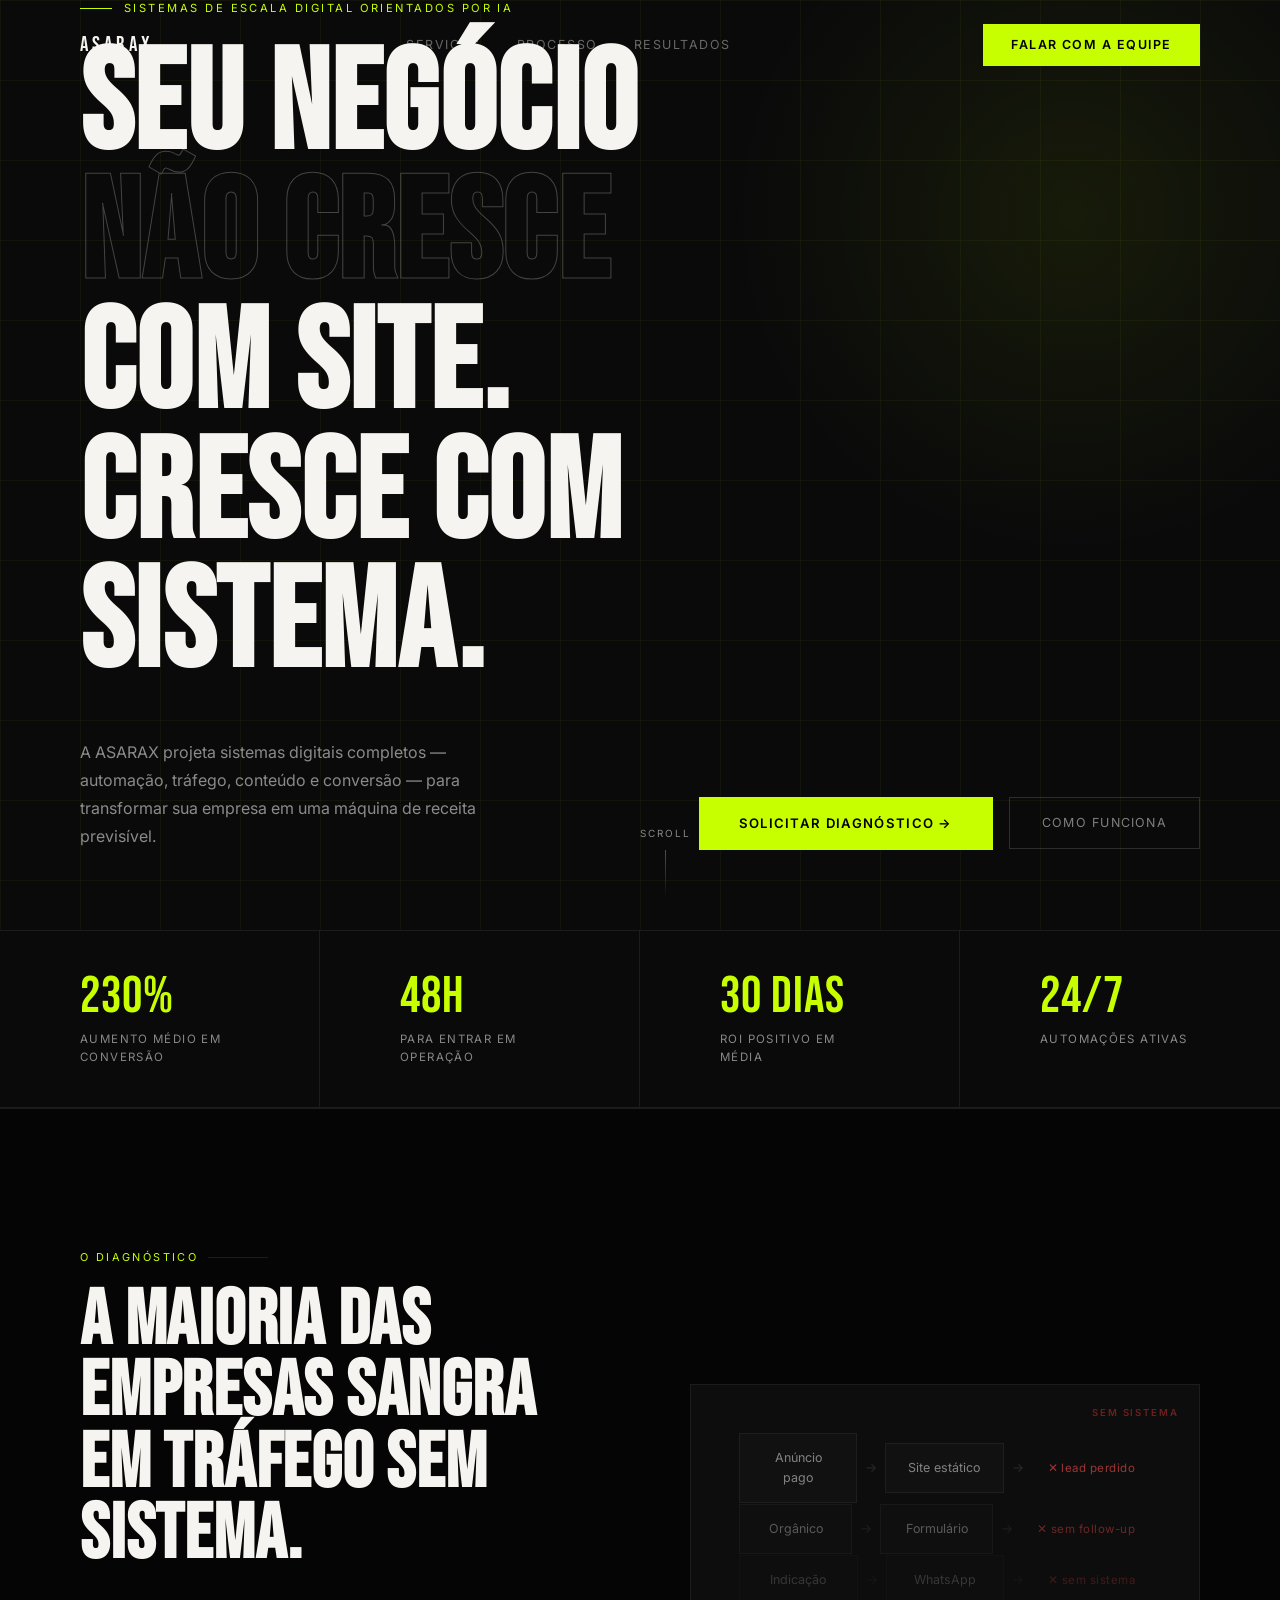
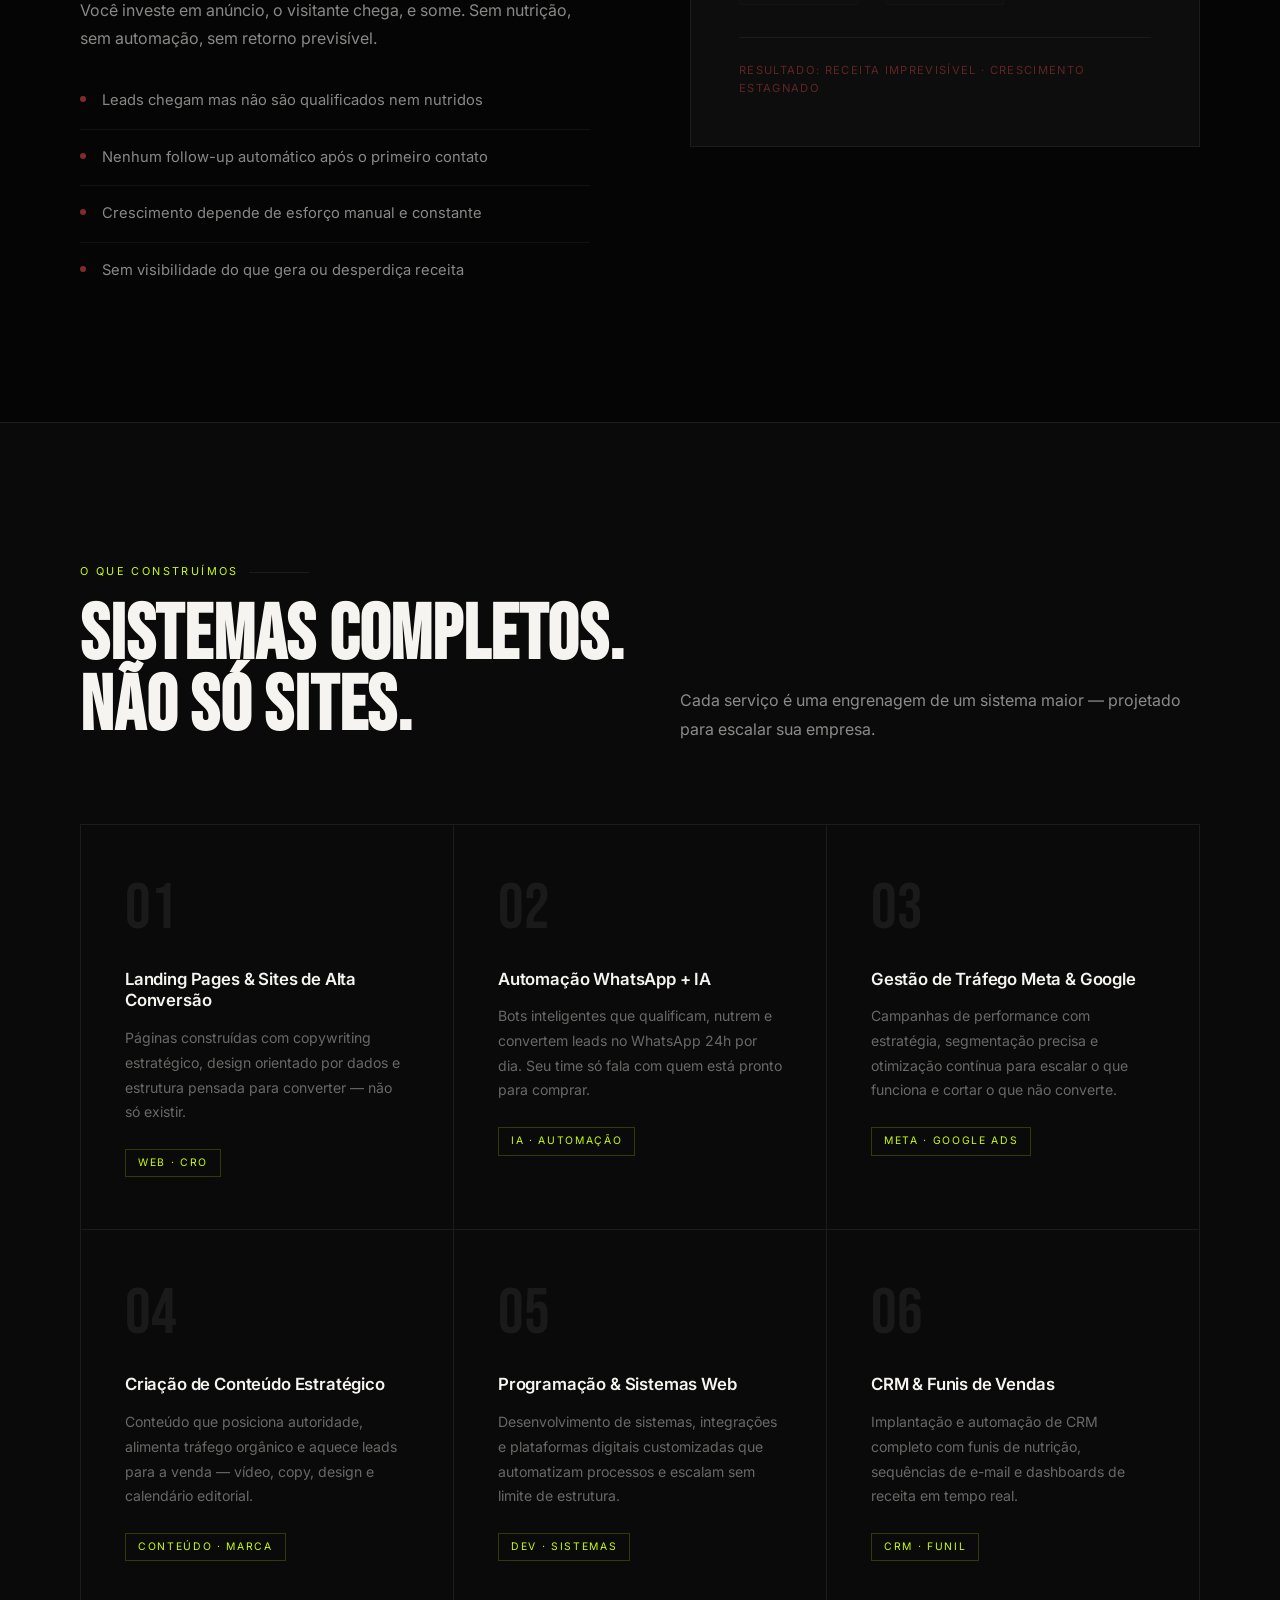
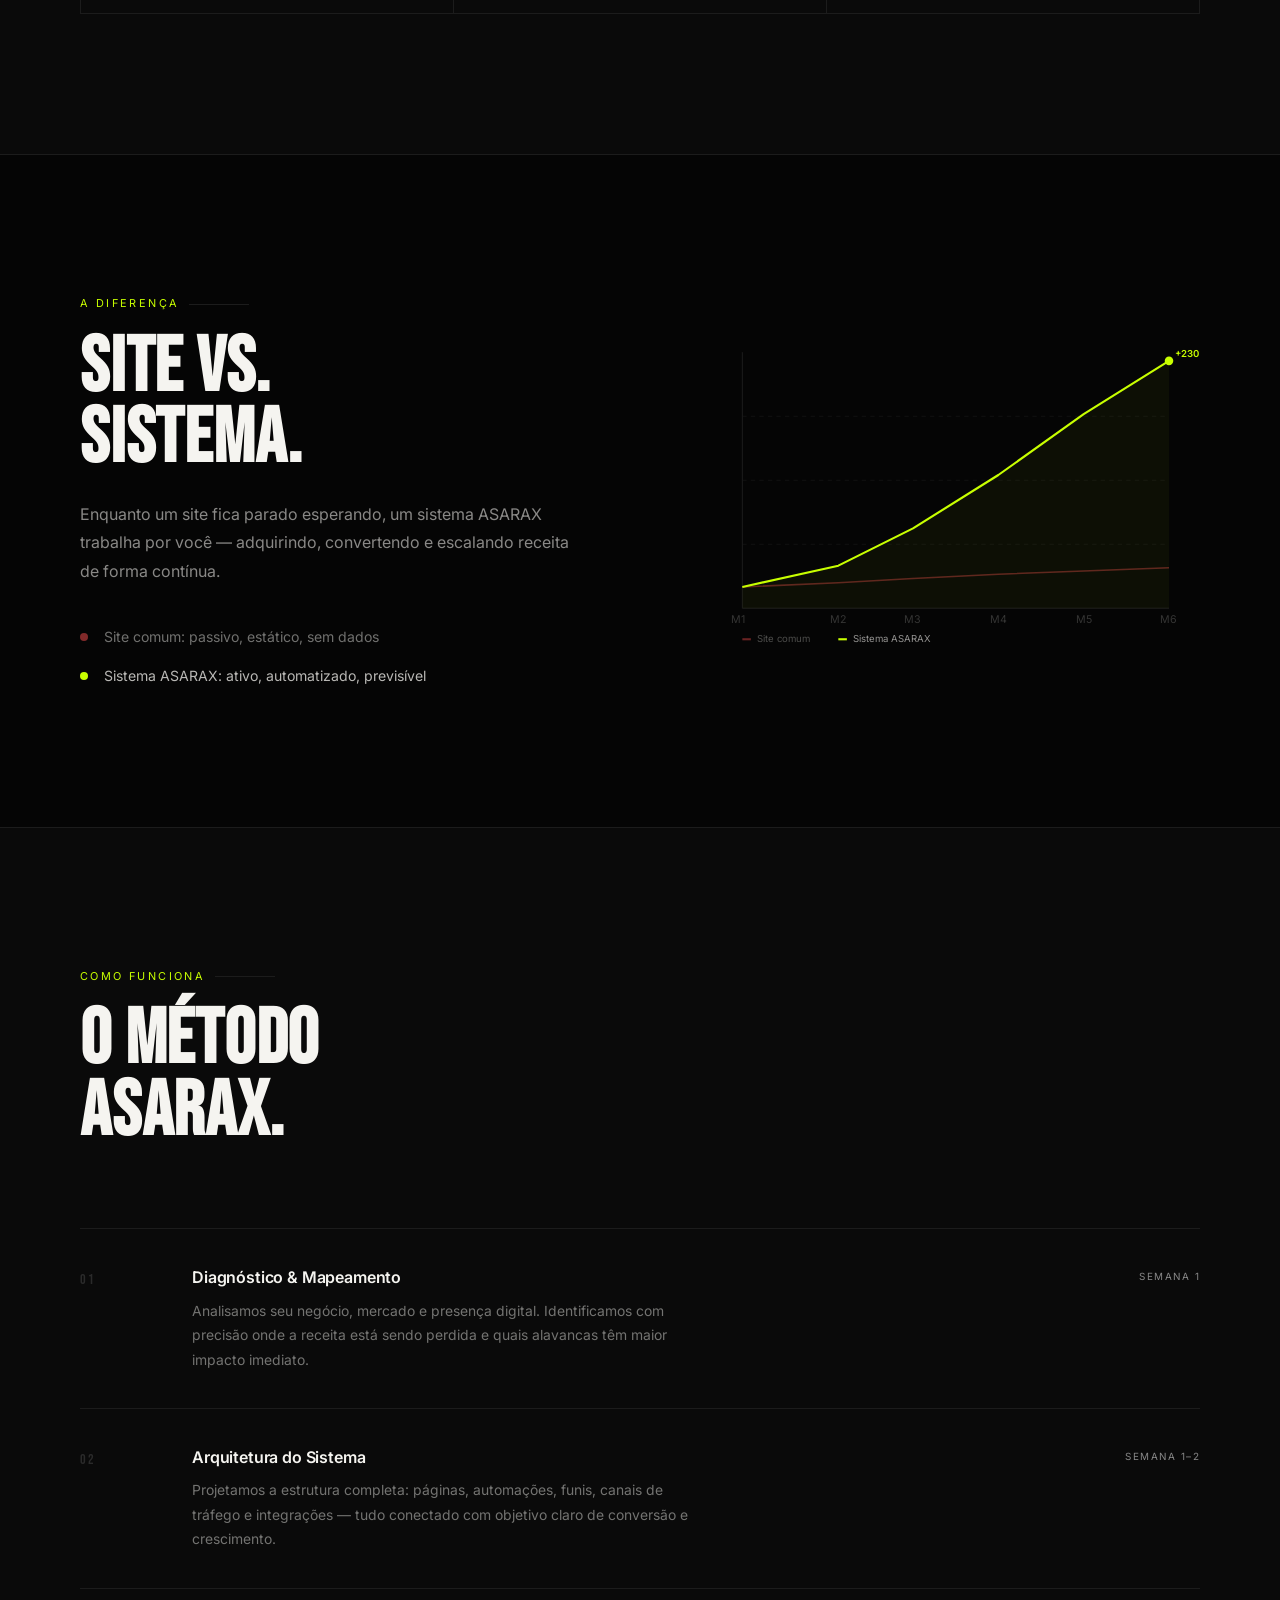
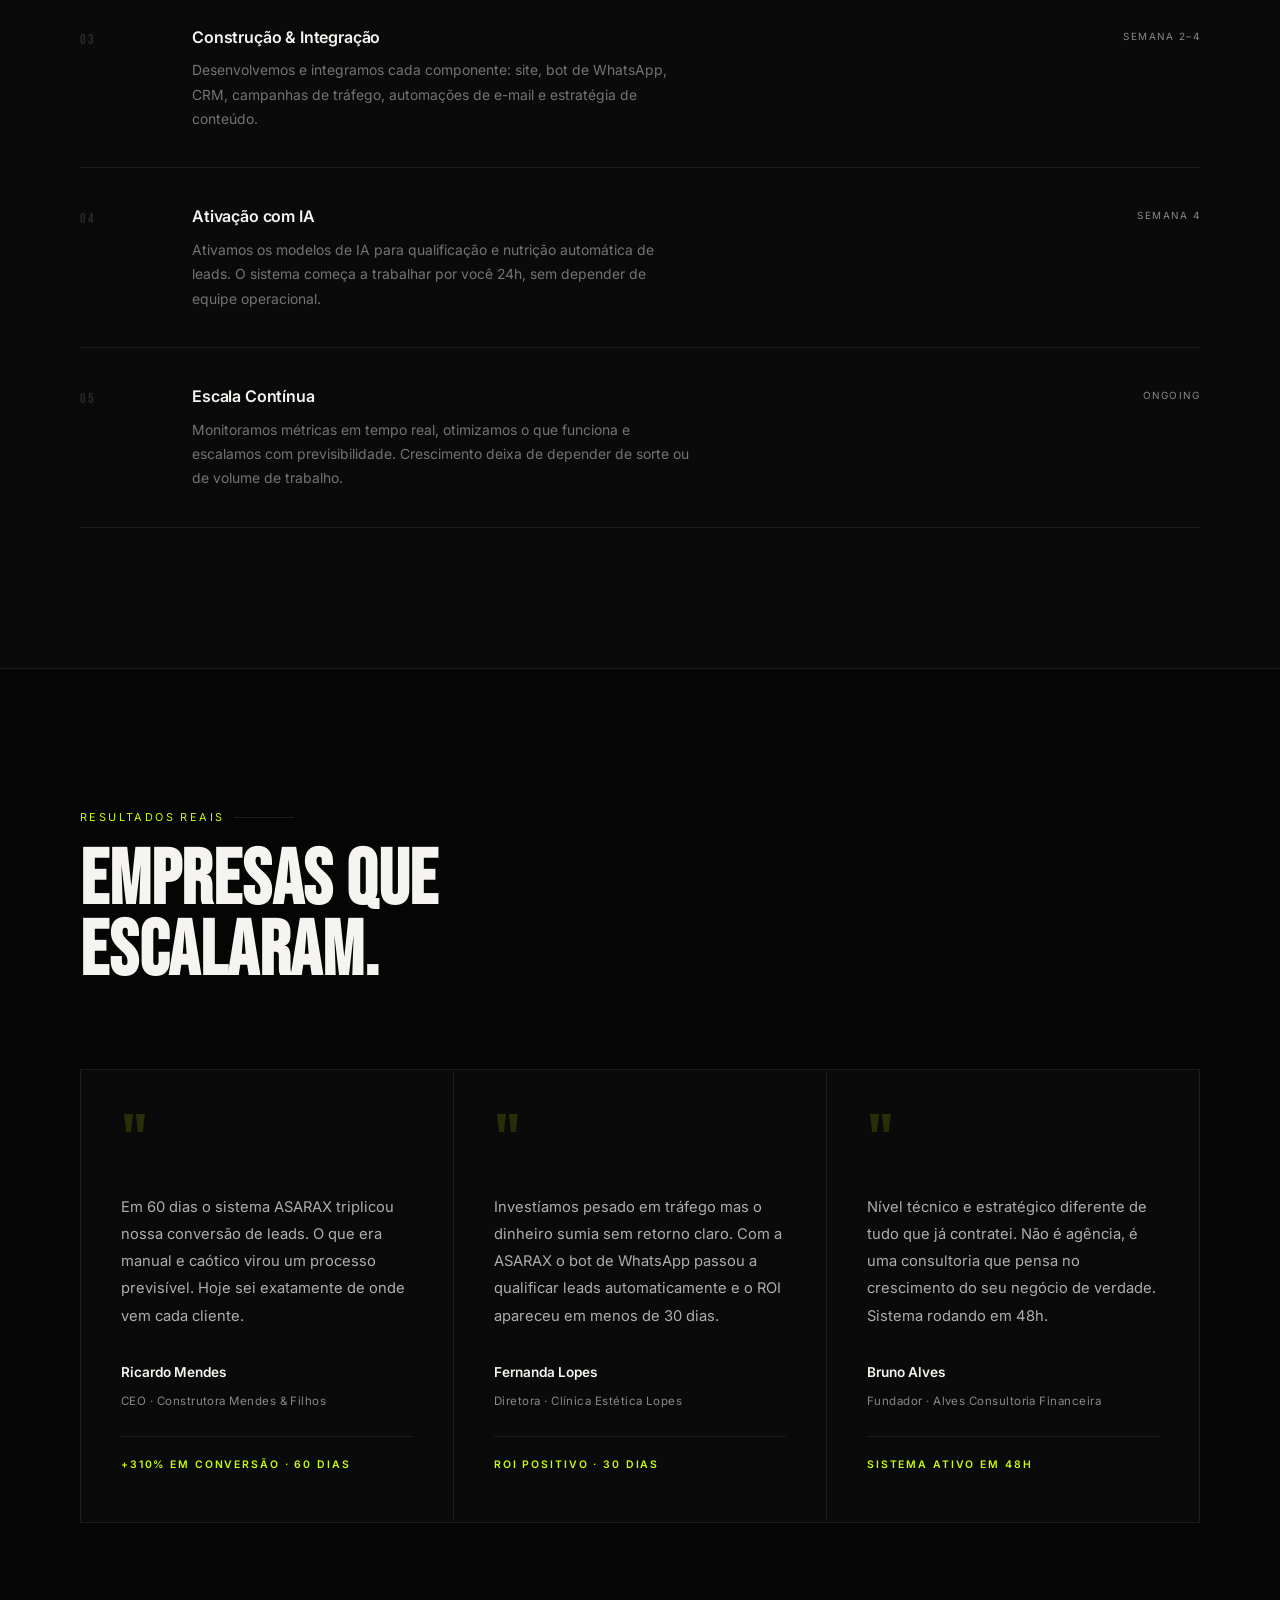
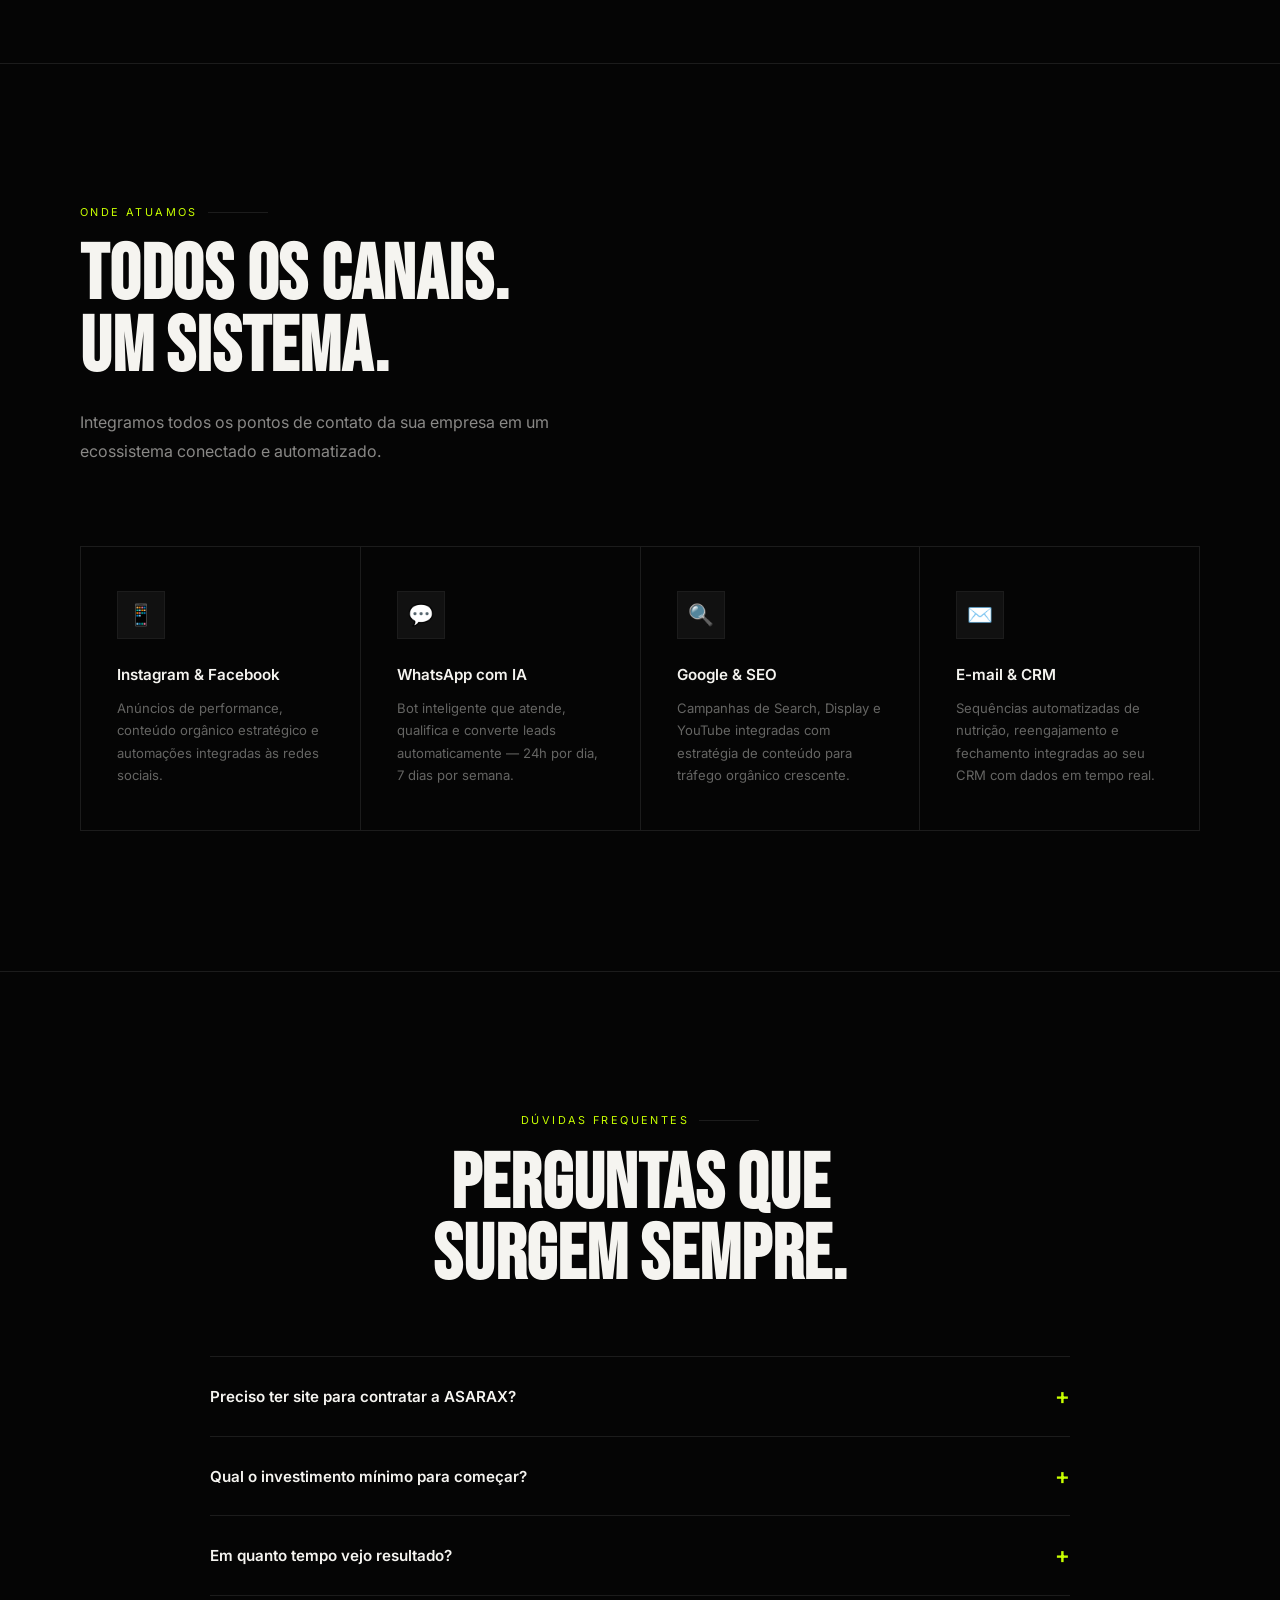
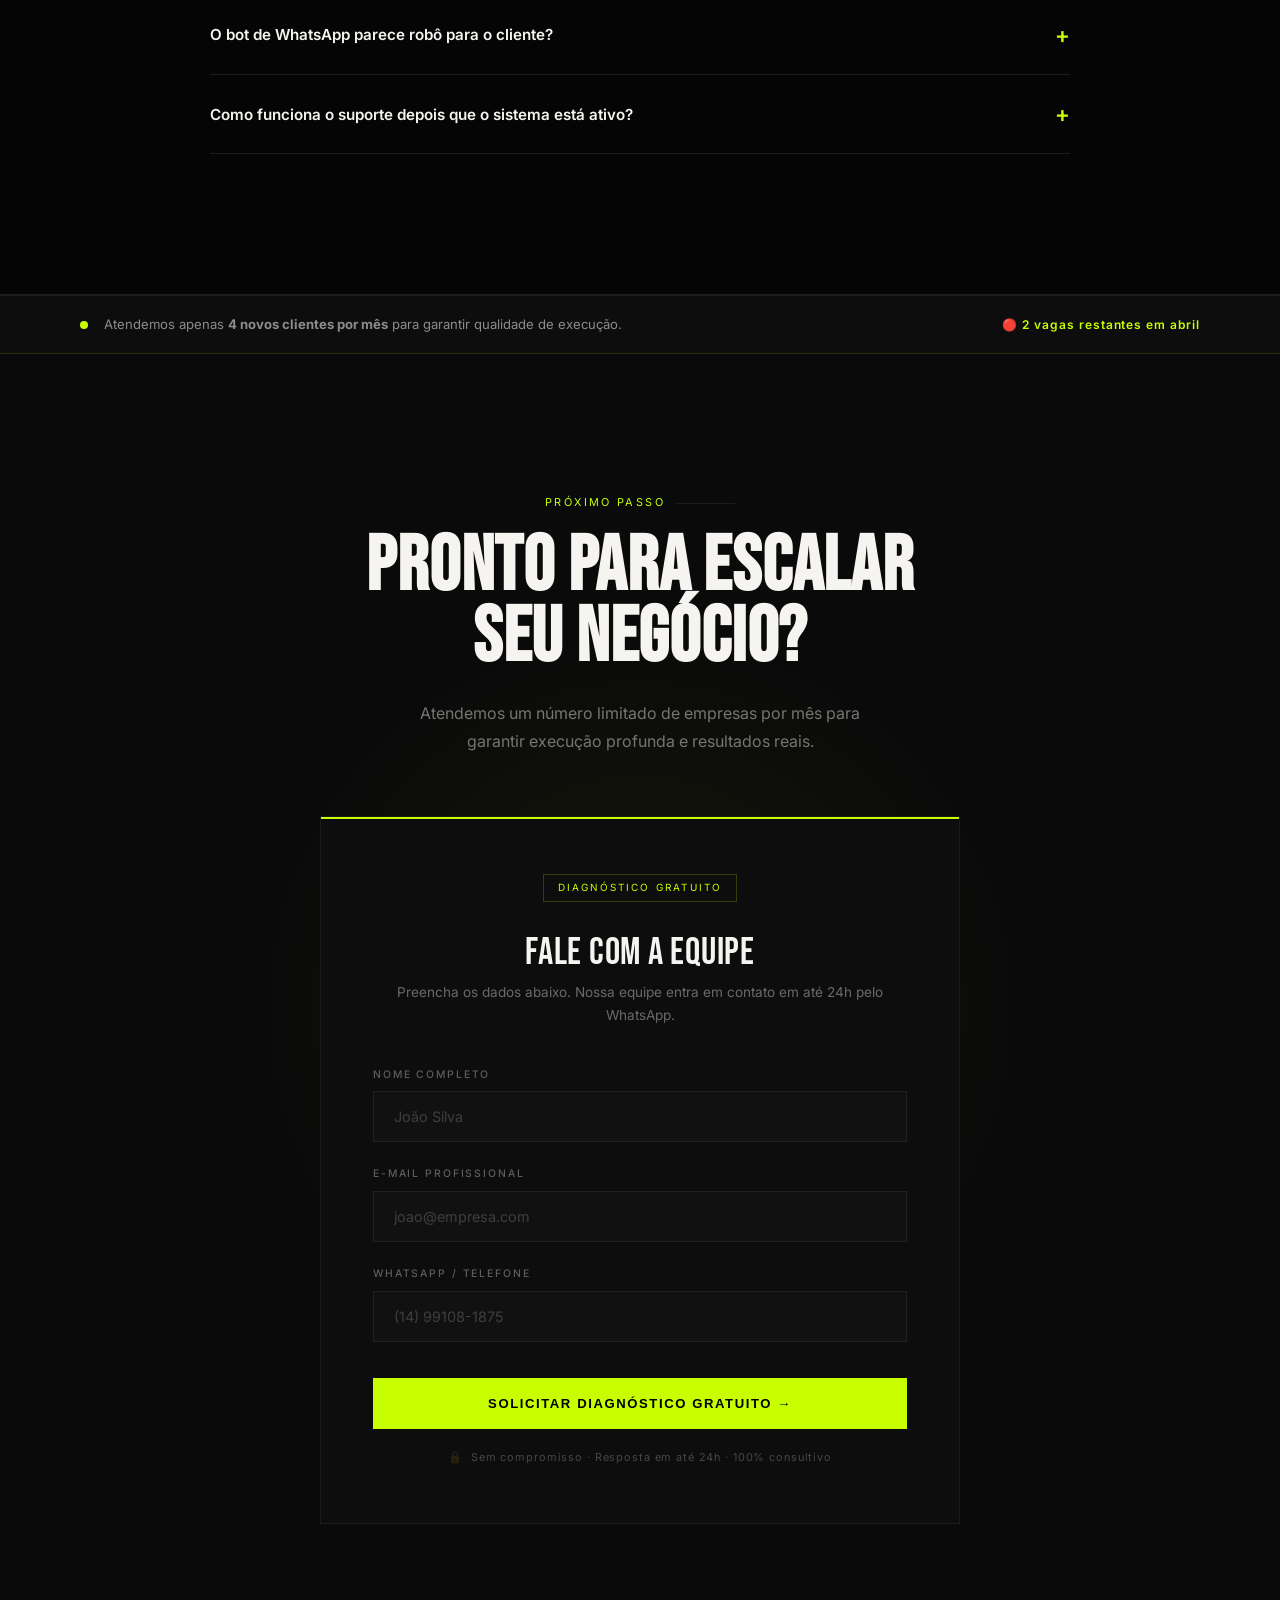
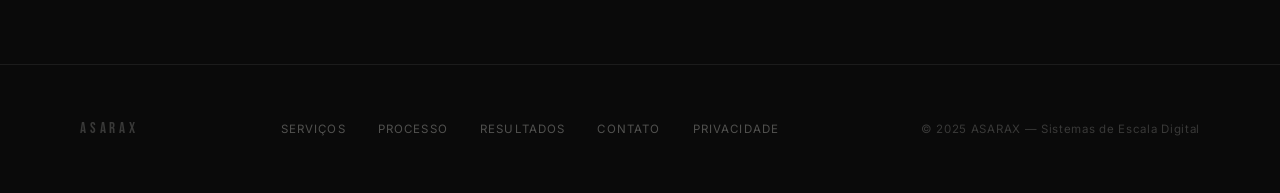
==== index.html @ 06fa77d4 "adiciona pagina de privacidade" ====
<!DOCTYPE html>
<html lang="pt-BR">
<head>
<meta charset="UTF-8"/>
<meta name="viewport" content="width=device-width, initial-scale=1.0"/>

<!-- ═══ SEO BÁSICO ═══ -->
<title>ASARAX — Sistemas de Escala Digital com IA</title>
<meta name="description" content="ASARAX projeta sistemas digitais orientados por IA para escalar negócios com receita previsível. Diagnóstico gratuito."/>

<!-- ═══ OPEN GRAPH — Link bonito no WhatsApp, Instagram, Facebook ═══ -->
<meta property="og:type"        content="website"/>
<meta property="og:url"         content="https://seusite.com.br/"/>
<meta property="og:title"       content="ASARAX — Sistemas de Escala Digital"/>
<meta property="og:description" content="Seu negócio não cresce com site. Cresce com sistema. Diagnóstico gratuito."/>
<meta property="og:image"       content="https://seusite.com.br/og-image.jpg"/><!-- 1200×630px -->

<!-- ═══ TWITTER/X CARD ═══ -->
<meta name="twitter:card"        content="summary_large_image"/>
<meta name="twitter:title"       content="ASARAX — Sistemas de Escala Digital"/>
<meta name="twitter:description" content="Seu negócio não cresce com site. Cresce com sistema."/>
<meta name="twitter:image"       content="https://seusite.com.br/og-image.jpg"/>

<!-- ═══ FONTS ═══ -->
<link rel="preconnect" href="https://fonts.googleapis.com">
<link rel="preconnect" href="https://fonts.gstatic.com" crossorigin>
<link href="https://fonts.googleapis.com/css2?family=Bebas+Neue&family=Inter:wght@300;400;500;600&display=swap" rel="stylesheet">

<!-- ═══ CSS EXTERNO ═══ -->
<link rel="stylesheet" href="style.css"/>

<!-- ═══ META PIXEL (Facebook/Instagram Ads) — troque XXXXXXXXXXXXXXXX pelo seu ID ═══ -->
<!--
<script>
!function(f,b,e,v,n,t,s){if(f.fbq)return;n=f.fbq=function(){n.callMethod?
n.callMethod.apply(n,arguments):n.queue.push(arguments)};if(!f._fbq)f._fbq=n;
n.push=n;n.loaded=!0;n.version='2.0';n.queue=[];t=b.createElement(e);t.async=!0;
t.src=v;s=b.getElementsByTagName(e)[0];s.parentNode.insertBefore(t,s)}(window,
document,'script','https://connect.facebook.net/en_US/fbevents.js');
fbq('init', 'XXXXXXXXXXXXXXXX');
fbq('track', 'PageView');
</script>
<noscript><img height="1" width="1" style="display:none"
src="https://www.facebook.com/tr?id=XXXXXXXXXXXXXXXX&ev=PageView&noscript=1"/></noscript>
-->
</head>
<body>

<!-- ═══════════════════════════════════════════════
     HEADER
════════════════════════════════════════════════ -->
<header id="hdr">
  <a href="#" class="logo-type">ASARAX</a>
  <nav>
    <a href="#services">Serviços</a>
    <a href="#process">Processo</a>
    <a href="#results">Resultados</a>
  </nav>
  <a href="#"
     onclick="abrirWhatsApp('Olá! Vim pelo site da ASARAX e gostaria de conversar com a equipe. Podem me ajudar? 🚀'); return false;"
     class="nav-cta">
    Falar com a equipe
  </a>
</header>


<!-- ═══════════════════════════════════════════════
     HERO
════════════════════════════════════════════════ -->
<section class="hero">
  <div class="hero-grid"></div>
  <div class="hero-orb"></div>
  <div class="hero-eyebrow">Sistemas de escala digital orientados por IA</div>
  <h1>
    Seu negócio<br>
    <em>não cresce</em><br>
    com site.<br>
    Cresce com<br>
    sistema.
  </h1>
  <div class="hero-bottom">
    <p class="hero-desc">A ASARAX projeta sistemas digitais completos — automação, tráfego, conteúdo e conversão — para transformar sua empresa em uma máquina de receita previsível.</p>
    <div class="hero-actions">
      <a href="#contact" class="btn-fill">Solicitar diagnóstico →</a>
      <a href="#process" class="btn-ghost">Como funciona</a>
    </div>
  </div>
  <div class="scroll-hint">
    <span>Scroll</span>
    <div class="scroll-line"></div>
  </div>
</section>


<!-- ═══════════════════════════════════════════════
     STATS BAR
════════════════════════════════════════════════ -->
<div class="stats-bar">
  <div class="stat-item reveal">
    <span class="stat-n" data-target="230" data-suffix="%">0%</span>
    <span class="stat-l">Aumento médio em conversão</span>
  </div>
  <div class="stat-item reveal reveal-d1">
    <span class="stat-n" data-target="48" data-suffix="h">0h</span>
    <span class="stat-l">Para entrar em operação</span>
  </div>
  <div class="stat-item reveal reveal-d2">
    <span class="stat-n" data-target="30" data-suffix=" dias">0 dias</span>
    <span class="stat-l">ROI positivo em média</span>
  </div>
  <div class="stat-item reveal reveal-d3">
    <span class="stat-n" data-target="24" data-suffix="/7">0/7</span>
    <span class="stat-l">Automações ativas</span>
  </div>
</div>


<!-- ═══════════════════════════════════════════════
     PROBLEMA
════════════════════════════════════════════════ -->
<section class="problem" style="padding:140px var(--px)">
  <div class="problem-inner">
    <div>
      <div class="section-label reveal">O diagnóstico</div>
      <h2 class="section-title reveal reveal-d1">A maioria das empresas sangra em tráfego sem sistema.</h2>
      <p class="section-sub reveal reveal-d2">Você investe em anúncio, o visitante chega, e some. Sem nutrição, sem automação, sem retorno previsível.</p>
      <ul class="problem-list reveal reveal-d3">
        <li>Leads chegam mas não são qualificados nem nutridos</li>
        <li>Nenhum follow-up automático após o primeiro contato</li>
        <li>Crescimento depende de esforço manual e constante</li>
        <li>Sem visibilidade do que gera ou desperdiça receita</li>
      </ul>
    </div>
    <div class="problem-visual reveal reveal-d1">
      <div class="flow-row">
        <div class="flow-box">Anúncio pago</div>
        <div class="flow-sep">→</div>
        <div class="flow-box">Site estático</div>
        <div class="flow-sep">→</div>
        <div class="flow-loss">✕ lead perdido</div>
      </div>
      <div class="flow-row" style="margin-top:1px;opacity:.65">
        <div class="flow-box">Orgânico</div>
        <div class="flow-sep">→</div>
        <div class="flow-box">Formulário</div>
        <div class="flow-sep">→</div>
        <div class="flow-loss">✕ sem follow-up</div>
      </div>
      <div class="flow-row" style="margin-top:1px;opacity:.35">
        <div class="flow-box">Indicação</div>
        <div class="flow-sep">→</div>
        <div class="flow-box">WhatsApp</div>
        <div class="flow-sep">→</div>
        <div class="flow-loss">✕ sem sistema</div>
      </div>
      <div style="margin-top:32px;padding-top:24px;border-top:1px solid #1a1a1a;font-size:.7rem;letter-spacing:.12em;color:rgba(255,80,80,.35);text-transform:uppercase">
        Resultado: receita imprevisível · crescimento estagnado
      </div>
    </div>
  </div>
</section>


<!-- ═══════════════════════════════════════════════
     SERVIÇOS
════════════════════════════════════════════════ -->
<section id="services">
  <div class="section-label reveal">O que construímos</div>
  <div style="display:flex;align-items:flex-end;justify-content:space-between;flex-wrap:wrap;gap:32px">
    <h2 class="section-title reveal reveal-d1">Sistemas completos.<br>Não só sites.</h2>
    <p class="section-sub reveal reveal-d2" style="margin-top:0">Cada serviço é uma engrenagem de um sistema maior — projetado para escalar sua empresa.</p>
  </div>
  <div class="services-grid">
    <div class="svc-card reveal">
      <div class="svc-num">01</div>
      <h3>Landing Pages & Sites de Alta Conversão</h3>
      <p>Páginas construídas com copywriting estratégico, design orientado por dados e estrutura pensada para converter — não só existir.</p>
      <div class="svc-tag">Web · CRO</div>
    </div>
    <div class="svc-card reveal reveal-d1">
      <div class="svc-num">02</div>
      <h3>Automação WhatsApp + IA</h3>
      <p>Bots inteligentes que qualificam, nutrem e convertem leads no WhatsApp 24h por dia. Seu time só fala com quem está pronto para comprar.</p>
      <div class="svc-tag">IA · Automação</div>
    </div>
    <div class="svc-card reveal reveal-d2">
      <div class="svc-num">03</div>
      <h3>Gestão de Tráfego Meta & Google</h3>
      <p>Campanhas de performance com estratégia, segmentação precisa e otimização contínua para escalar o que funciona e cortar o que não converte.</p>
      <div class="svc-tag">Meta · Google Ads</div>
    </div>
    <div class="svc-card reveal reveal-d1">
      <div class="svc-num">04</div>
      <h3>Criação de Conteúdo Estratégico</h3>
      <p>Conteúdo que posiciona autoridade, alimenta tráfego orgânico e aquece leads para a venda — vídeo, copy, design e calendário editorial.</p>
      <div class="svc-tag">Conteúdo · Marca</div>
    </div>
    <div class="svc-card reveal reveal-d2">
      <div class="svc-num">05</div>
      <h3>Programação & Sistemas Web</h3>
      <p>Desenvolvimento de sistemas, integrações e plataformas digitais customizadas que automatizam processos e escalam sem limite de estrutura.</p>
      <div class="svc-tag">Dev · Sistemas</div>
    </div>
    <div class="svc-card reveal reveal-d3">
      <div class="svc-num">06</div>
      <h3>CRM & Funis de Vendas</h3>
      <p>Implantação e automação de CRM completo com funis de nutrição, sequências de e-mail e dashboards de receita em tempo real.</p>
      <div class="svc-tag">CRM · Funil</div>
    </div>
  </div>
</section>


<!-- ═══════════════════════════════════════════════
     CRESCIMENTO — Site vs Sistema
════════════════════════════════════════════════ -->
<section class="growth" style="padding:140px var(--px)">
  <div class="growth-inner">
    <div>
      <div class="section-label reveal">A diferença</div>
      <h2 class="section-title reveal reveal-d1">Site vs.<br>Sistema.</h2>
      <p class="section-sub reveal reveal-d2">Enquanto um site fica parado esperando, um sistema ASARAX trabalha por você — adquirindo, convertendo e escalando receita de forma contínua.</p>
      <div style="margin-top:40px;display:flex;flex-direction:column;gap:16px" class="reveal reveal-d3">
        <div style="display:flex;align-items:center;gap:16px">
          <div style="width:8px;height:8px;border-radius:50%;background:rgba(255,80,80,.5);flex-shrink:0"></div>
          <span style="font-size:.88rem;color:rgba(245,244,240,.45)">Site comum: passivo, estático, sem dados</span>
        </div>
        <div style="display:flex;align-items:center;gap:16px">
          <div style="width:8px;height:8px;border-radius:50%;background:var(--accent);flex-shrink:0"></div>
          <span style="font-size:.88rem;color:rgba(245,244,240,.75)">Sistema ASARAX: ativo, automatizado, previsível</span>
        </div>
      </div>
    </div>
    <div class="chart-wrap reveal">
      <svg viewBox="0 0 460 300" fill="none" xmlns="http://www.w3.org/2000/svg">
        <line x1="40" y1="20" x2="40" y2="260" stroke="#1c1c1c" stroke-width="1"/>
        <line x1="40" y1="260" x2="440" y2="260" stroke="#1c1c1c" stroke-width="1"/>
        <line x1="40" y1="200" x2="440" y2="200" stroke="#1c1c1c" stroke-width=".5" stroke-dasharray="4 4"/>
        <line x1="40" y1="140" x2="440" y2="140" stroke="#1c1c1c" stroke-width=".5" stroke-dasharray="4 4"/>
        <line x1="40" y1="80"  x2="440" y2="80"  stroke="#1c1c1c" stroke-width=".5" stroke-dasharray="4 4"/>
        <!-- Site comum — linha quase plana -->
        <polyline points="40,240 130,236 200,232 280,228 360,225 440,222"
                  stroke="rgba(255,80,80,0.35)" stroke-width="1.5" stroke-linejoin="round"/>
        <!-- Sistema ASARAX — curva de crescimento -->
        <polygon  points="40,240 130,220 200,185 280,135 360,78 440,28 440,260 40,260"
                  fill="rgba(200,255,0,0.04)"/>
        <polyline points="40,240 130,220 200,185 280,135 360,78 440,28"
                  stroke="#c8ff00" stroke-width="2" stroke-linejoin="round"/>
        <!-- Labels eixo X -->
        <text x="36"  y="274" fill="rgba(245,244,240,0.2)" font-size="10" font-family="Inter,sans-serif" text-anchor="middle">M1</text>
        <text x="130" y="274" fill="rgba(245,244,240,0.2)" font-size="10" font-family="Inter,sans-serif" text-anchor="middle">M2</text>
        <text x="200" y="274" fill="rgba(245,244,240,0.2)" font-size="10" font-family="Inter,sans-serif" text-anchor="middle">M3</text>
        <text x="280" y="274" fill="rgba(245,244,240,0.2)" font-size="10" font-family="Inter,sans-serif" text-anchor="middle">M4</text>
        <text x="360" y="274" fill="rgba(245,244,240,0.2)" font-size="10" font-family="Inter,sans-serif" text-anchor="middle">M5</text>
        <text x="440" y="274" fill="rgba(245,244,240,0.2)" font-size="10" font-family="Inter,sans-serif" text-anchor="middle">M6</text>
        <!-- Legenda -->
        <rect x="40"  y="288" width="8" height="2" fill="rgba(255,80,80,0.4)"/>
        <text x="54"  y="292" fill="rgba(245,244,240,0.3)" font-size="9" font-family="Inter,sans-serif">Site comum</text>
        <rect x="130" y="288" width="8" height="2" fill="#c8ff00"/>
        <text x="144" y="292" fill="rgba(245,244,240,0.6)" font-size="9" font-family="Inter,sans-serif">Sistema ASARAX</text>
        <!-- Destaque final -->
        <circle cx="440" cy="28" r="4" fill="#c8ff00"/>
        <text x="446" y="24" fill="#c8ff00" font-size="9" font-family="Inter,sans-serif" font-weight="600">+230%</text>
      </svg>
    </div>
  </div>
</section>


<!-- ═══════════════════════════════════════════════
     PROCESSO
════════════════════════════════════════════════ -->
<section id="process">
  <div class="section-label reveal">Como funciona</div>
  <h2 class="section-title reveal reveal-d1">O método<br>ASARAX.</h2>
  <div class="process-list">
    <div class="process-item reveal">
      <div class="p-num">01</div>
      <div class="p-body">
        <h3>Diagnóstico & Mapeamento</h3>
        <p>Analisamos seu negócio, mercado e presença digital. Identificamos com precisão onde a receita está sendo perdida e quais alavancas têm maior impacto imediato.</p>
      </div>
      <div class="p-tag">Semana 1</div>
    </div>
    <div class="process-item reveal reveal-d1">
      <div class="p-num">02</div>
      <div class="p-body">
        <h3>Arquitetura do Sistema</h3>
        <p>Projetamos a estrutura completa: páginas, automações, funis, canais de tráfego e integrações — tudo conectado com objetivo claro de conversão e crescimento.</p>
      </div>
      <div class="p-tag">Semana 1–2</div>
    </div>
    <div class="process-item reveal reveal-d2">
      <div class="p-num">03</div>
      <div class="p-body">
        <h3>Construção & Integração</h3>
        <p>Desenvolvemos e integramos cada componente: site, bot de WhatsApp, CRM, campanhas de tráfego, automações de e-mail e estratégia de conteúdo.</p>
      </div>
      <div class="p-tag">Semana 2–4</div>
    </div>
    <div class="process-item reveal reveal-d3">
      <div class="p-num">04</div>
      <div class="p-body">
        <h3>Ativação com IA</h3>
        <p>Ativamos os modelos de IA para qualificação e nutrição automática de leads. O sistema começa a trabalhar por você 24h, sem depender de equipe operacional.</p>
      </div>
      <div class="p-tag">Semana 4</div>
    </div>
    <div class="process-item reveal">
      <div class="p-num">05</div>
      <div class="p-body">
        <h3>Escala Contínua</h3>
        <p>Monitoramos métricas em tempo real, otimizamos o que funciona e escalamos com previsibilidade. Crescimento deixa de depender de sorte ou de volume de trabalho.</p>
      </div>
      <div class="p-tag">Ongoing</div>
    </div>
  </div>
</section>


<!-- ═══════════════════════════════════════════════
     DEPOIMENTOS
════════════════════════════════════════════════ -->
<section id="results" style="background:#050505;border-top:1px solid var(--border);border-bottom:1px solid var(--border)">
  <div class="section-label reveal">Resultados reais</div>
  <h2 class="section-title reveal reveal-d1">Empresas que<br>escalaram.</h2>
  <div class="testimonials-grid">
    <div class="tcard reveal">
      <div class="tmark">"</div>
      <p class="ttext">Em 60 dias o sistema ASARAX triplicou nossa conversão de leads. O que era manual e caótico virou um processo previsível. Hoje sei exatamente de onde vem cada cliente.</p>
      <div class="tauthor">
        <strong>Ricardo Mendes</strong>
        <span>CEO · Construtora Mendes & Filhos</span>
      </div>
      <div class="tbadge">+310% em conversão · 60 dias</div>
    </div>
    <div class="tcard reveal reveal-d1">
      <div class="tmark">"</div>
      <p class="ttext">Investíamos pesado em tráfego mas o dinheiro sumia sem retorno claro. Com a ASARAX o bot de WhatsApp passou a qualificar leads automaticamente e o ROI apareceu em menos de 30 dias.</p>
      <div class="tauthor">
        <strong>Fernanda Lopes</strong>
        <span>Diretora · Clínica Estética Lopes</span>
      </div>
      <div class="tbadge">ROI positivo · 30 dias</div>
    </div>
    <div class="tcard reveal reveal-d2">
      <div class="tmark">"</div>
      <p class="ttext">Nível técnico e estratégico diferente de tudo que já contratei. Não é agência, é uma consultoria que pensa no crescimento do seu negócio de verdade. Sistema rodando em 48h.</p>
      <div class="tauthor">
        <strong>Bruno Alves</strong>
        <span>Fundador · Alves Consultoria Financeira</span>
      </div>
      <div class="tbadge">Sistema ativo em 48h</div>
    </div>
  </div>
</section>


<!-- ═══════════════════════════════════════════════
     CANAIS
════════════════════════════════════════════════ -->
<section style="background:#050505;border-bottom:1px solid var(--border);padding:140px var(--px)">
  <div style="max-width:var(--max);margin:0 auto">
    <div class="section-label reveal">Onde atuamos</div>
    <h2 class="section-title reveal reveal-d1">Todos os canais.<br>Um sistema.</h2>
    <p class="section-sub reveal reveal-d2">Integramos todos os pontos de contato da sua empresa em um ecossistema conectado e automatizado.</p>
    <div class="channels-grid">
      <div class="ch-card reveal">
        <div class="ch-icon">📱</div>
        <h3>Instagram & Facebook</h3>
        <p>Anúncios de performance, conteúdo orgânico estratégico e automações integradas às redes sociais.</p>
      </div>
      <div class="ch-card reveal reveal-d1">
        <div class="ch-icon">💬</div>
        <h3>WhatsApp com IA</h3>
        <p>Bot inteligente que atende, qualifica e converte leads automaticamente — 24h por dia, 7 dias por semana.</p>
      </div>
      <div class="ch-card reveal reveal-d2">
        <div class="ch-icon">🔍</div>
        <h3>Google & SEO</h3>
        <p>Campanhas de Search, Display e YouTube integradas com estratégia de conteúdo para tráfego orgânico crescente.</p>
      </div>
      <div class="ch-card reveal reveal-d3">
        <div class="ch-icon">✉️</div>
        <h3>E-mail & CRM</h3>
        <p>Sequências automatizadas de nutrição, reengajamento e fechamento integradas ao seu CRM com dados em tempo real.</p>
      </div>
    </div>
  </div>
</section>


<!-- ═══════════════════════════════════════════════
     FAQ — SEÇÃO NOVA (reduz objeções)
════════════════════════════════════════════════ -->
<section class="faq-section" style="background:#050505;border-bottom:1px solid var(--border);padding:140px var(--px)">
  <div style="max-width:860px;margin:0 auto">
    <div class="section-label reveal" style="justify-content:center">Dúvidas frequentes</div>
    <h2 class="section-title reveal reveal-d1" style="text-align:center;margin-bottom:64px">Perguntas que<br>surgem sempre.</h2>

    <div class="faq-list">
      <div class="faq-item reveal">
        <button class="faq-q" aria-expanded="false">Preciso ter site para contratar a ASARAX?</button>
        <div class="faq-a"><p>Não. Construímos tudo do zero. Se você já tiver algo, analisamos e integramos ao sistema — ou reconstruímos quando faz sentido.</p></div>
      </div>
      <div class="faq-item reveal reveal-d1">
        <button class="faq-q" aria-expanded="false">Qual o investimento mínimo para começar?</button>
        <div class="faq-a"><p>Depende do escopo do sistema. Por isso o diagnóstico é gratuito: entendemos seu momento e apresentamos a proposta certa para seu negócio, sem solução genérica.</p></div>
      </div>
      <div class="faq-item reveal reveal-d2">
        <button class="faq-q" aria-expanded="false">Em quanto tempo vejo resultado?</button>
        <div class="faq-a"><p>O sistema entra em operação em até 48h. Resultados mensuráveis surgem em média nos primeiros 30 dias — ROI positivo é a meta da primeira fase.</p></div>
      </div>
      <div class="faq-item reveal reveal-d3">
        <button class="faq-q" aria-expanded="false">O bot de WhatsApp parece robô para o cliente?</button>
        <div class="faq-a"><p>Não. Treinamos o bot com a voz e o contexto do seu negócio. Ele responde de forma natural, qualifica o lead e entrega para o humano na hora certa.</p></div>
      </div>
      <div class="faq-item reveal">
        <button class="faq-q" aria-expanded="false">Como funciona o suporte depois que o sistema está ativo?</button>
        <div class="faq-a"><p>Acompanhamento contínuo: monitoramos métricas, ajustamos campanhas e evoluímos o sistema mensalmente. Você não fica sozinho depois da entrega.</p></div>
      </div>
    </div>
  </div>
</section>


<!-- ═══════════════════════════════════════════════
     URGÊNCIA — SEÇÃO NOVA
════════════════════════════════════════════════ -->
<div class="urgency-bar reveal">
  <div class="urgency-inner">
    <span class="urgency-dot"></span>
    <span>Atendemos apenas <strong>4 novos clientes por mês</strong> para garantir qualidade de execução.</span>
    <span class="urgency-vagas" id="vagasRestantes">🔴 2 vagas restantes em abril</span>
  </div>
</div>


<!-- ═══════════════════════════════════════════════
     FORMULÁRIO CTA
════════════════════════════════════════════════ -->
<section class="cta-section" id="contact">
  <div class="cta-glow"></div>

  <div class="section-label reveal" style="justify-content:center">Próximo passo</div>
  <h2 class="section-title reveal reveal-d1" style="max-width:700px;margin:0 auto">Pronto para escalar<br>seu negócio?</h2>
  <p class="cta-sub reveal reveal-d2">Atendemos um número limitado de empresas por mês para garantir execução profunda e resultados reais.</p>

  <div class="form-wrap reveal reveal-d3" id="formWrap">

    <div class="form-tag">Diagnóstico gratuito</div>
    <div class="form-title">Fale com a equipe</div>
    <p class="form-desc">Preencha os dados abaixo. Nossa equipe entra em contato em até 24h pelo WhatsApp.</p>

    <div class="field-group">

      <div class="field" id="fieldNome">
        <label for="inputNome">Nome completo</label>
        <input type="text" id="inputNome" placeholder="João Silva"
               autocomplete="name" maxlength="80"/>
        <div class="field-line"></div>
        <span class="err-msg">Por favor, insira seu nome.</span>
      </div>

      <div class="field" id="fieldEmail">
        <label for="inputEmail">E-mail profissional</label>
        <input type="email" id="inputEmail" placeholder="joao@empresa.com"
               autocomplete="email" maxlength="120"/>
        <div class="field-line"></div>
        <span class="err-msg">Por favor, insira um e-mail válido.</span>
      </div>

      <div class="field" id="fieldTel">
        <label for="inputTel">WhatsApp / Telefone</label>
        <input type="tel" id="inputTel" placeholder="(14) 99108-1875"
               autocomplete="tel" maxlength="20"/>
        <div class="field-line"></div>
        <span class="err-msg">Por favor, insira seu número de telefone.</span>
      </div>

    </div>

    <button class="submit-btn" id="submitBtn" onclick="handleSubmit()">
      <span class="btn-text">Solicitar diagnóstico gratuito →</span>
      <div class="btn-loader"></div>
    </button>

    <p class="form-note">Sem compromisso · Resposta em até 24h · 100% consultivo</p>

    <!-- Estado de sucesso -->
    <div class="form-success" id="formSuccess">
      <div class="success-icon">✓</div>
      <div class="success-title">Recebemos seu contato!</div>
      <p class="success-text">Nossa equipe vai entrar em contato em breve. Se preferir falar agora, clique abaixo.</p>
      <a href="#" id="successWppLink" target="_blank" rel="noopener noreferrer" class="success-wpp">
        💬 Abrir WhatsApp agora →
      </a>
    </div>

  </div>
</section>


<!-- ═══════════════════════════════════════════════
     FOOTER
════════════════════════════════════════════════ -->
<footer>
  <div class="footer-logo">ASARAX</div>
  <div class="footer-links">
    <a href="#services">Serviços</a>
    <a href="#process">Processo</a>
    <a href="#results">Resultados</a>
    <a href="#contact">Contato</a>
    <a href="/privacidade">Privacidade</a>
  </div>
  <div class="footer-copy">© 2025 ASARAX — Sistemas de Escala Digital</div>
</footer>


<!-- ═══ JS EXTERNO ═══ -->
<script src="script.js"></script>

</body>
</html>
---- style.css ----
/* ═══════════════════════════════════════════════════════
   style.css — ASARAX Landing Page
   Chamado pelo index.html via: <link rel="stylesheet" href="style.css"/>
════════════════════════════════════════════════════════ */

/* ── RESET & BASE ── */
*,*::before,*::after { margin:0; padding:0; box-sizing:border-box }
html { scroll-behavior:smooth; font-size:16px }

:root {
  --black:  #0a0a0a;
  --white:  #f5f4f0;
  --grey:   #888;
  --border: #1c1c1c;
  --accent: #c8ff00;
  --max:    1280px;
  --px:     80px;
}

body {
  background:var(--black);
  color:var(--white);
  font-family:'Inter', sans-serif;
  font-weight:400;
  line-height:1.6;
  overflow-x:hidden;
}

::selection { background:var(--accent); color:#000 }

::-webkit-scrollbar { width:3px }
::-webkit-scrollbar-track { background:#000 }
::-webkit-scrollbar-thumb { background:var(--accent) }


/* ─────────────────────────────────────────────────────
   HEADER
───────────────────────────────────────────────────── */
#hdr {
  position:fixed; top:0; left:0; right:0; z-index:1000;
  display:flex; align-items:center; justify-content:space-between;
  padding:24px var(--px);
  transition:padding .4s, background .4s;
}
#hdr.scrolled {
  padding-top:16px; padding-bottom:16px;
  background:rgba(10,10,10,.92);
  backdrop-filter:blur(20px);
  -webkit-backdrop-filter:blur(20px);
  border-bottom:1px solid var(--border);
}

.logo-type {
  font-family:'Bebas Neue', sans-serif;
  font-size:1.3rem; letter-spacing:.2em;
  color:var(--white); text-decoration:none;
}

nav { display:flex; align-items:center; gap:36px }
nav a {
  font-size:.78rem; letter-spacing:.12em; text-transform:uppercase;
  color:rgba(245,244,240,.4); text-decoration:none;
  transition:color .25s;
}
nav a:hover { color:var(--white) }

.nav-cta {
  font-size:.78rem; letter-spacing:.12em; text-transform:uppercase;
  color:#000; background:var(--accent); padding:11px 28px;
  text-decoration:none; font-weight:600;
  transition:background .25s, transform .2s;
}
.nav-cta:hover { background:#fff; transform:translateY(-1px) }


/* ─────────────────────────────────────────────────────
   HERO
───────────────────────────────────────────────────── */
.hero {
  min-height:100svh;
  display:flex; flex-direction:column; justify-content:flex-end;
  padding:0 var(--px) 80px;
  position:relative; overflow:hidden;
}

/* Grid animado de fundo */
.hero-grid {
  position:absolute; inset:0;
  background-image:
    linear-gradient(rgba(200,255,0,.04) 1px, transparent 1px),
    linear-gradient(90deg, rgba(200,255,0,.04) 1px, transparent 1px);
  background-size:80px 80px;
  animation:gridDrift 20s linear infinite;
}
@keyframes gridDrift { to { background-position:80px 80px } }

/* Orb de luz verde */
.hero-orb {
  position:absolute; top:-20%; right:-15%;
  width:800px; height:800px;
  background:radial-gradient(circle, rgba(200,255,0,.07) 0%, transparent 60%);
  pointer-events:none;
  animation:orbPulse 8s ease-in-out infinite;
}
@keyframes orbPulse {
  0%,100% { opacity:.6; transform:scale(1) }
  50%      { opacity:1;  transform:scale(1.08) }
}

/* Eyebrow — linha sobre o h1 */
.hero-eyebrow {
  font-size:.7rem; letter-spacing:.22em; text-transform:uppercase;
  color:var(--accent); margin-bottom:24px;
  display:flex; align-items:center; gap:12px;
  opacity:0; animation:up .8s ease forwards .1s;
}
.hero-eyebrow::before {
  content:''; display:block; width:32px; height:1px; background:var(--accent);
}

/* Título principal */
.hero h1 {
  font-family:'Bebas Neue', sans-serif;
  font-size:clamp(4.5rem, 11vw, 10rem);
  line-height:.92; letter-spacing:.01em;
  max-width:1100px; margin-bottom:48px;
  opacity:0; animation:up .9s ease forwards .25s;
}
.hero h1 em {
  font-style:normal;
  color:transparent;
  -webkit-text-stroke:1px rgba(245,244,240,.25);
}

.hero-bottom {
  display:flex; align-items:flex-end;
  justify-content:space-between; gap:40px; flex-wrap:wrap;
  opacity:0; animation:up .9s ease forwards .45s;
}
.hero-desc {
  max-width:400px; font-size:1rem;
  color:rgba(245,244,240,.55); line-height:1.75;
}
.hero-actions { display:flex; gap:16px; align-items:center; flex-wrap:wrap }

/* Scroll hint */
.scroll-hint {
  position:absolute; bottom:32px; left:50%; transform:translateX(-50%);
  display:flex; flex-direction:column; align-items:center; gap:8px;
  opacity:0; animation:up .9s ease forwards .7s;
}
.scroll-hint span {
  font-size:.62rem; letter-spacing:.2em; text-transform:uppercase; color:var(--grey);
}
.scroll-line {
  width:1px; height:48px;
  background:linear-gradient(to bottom, rgba(245,244,240,.3), transparent);
  animation:scrollLine 2s ease-in-out infinite;
}
@keyframes scrollLine {
  0%,100% { opacity:.3; transform:scaleY(.5) translateY(-8px) }
  50%      { opacity:1;  transform:scaleY(1)  translateY(0) }
}


/* ─────────────────────────────────────────────────────
   BOTÕES
───────────────────────────────────────────────────── */
.btn-fill {
  font-size:.82rem; letter-spacing:.1em; text-transform:uppercase; font-weight:600;
  color:#000; background:var(--accent); padding:16px 40px;
  text-decoration:none; display:inline-flex; align-items:center; gap:10px;
  transition:all .25s; white-space:nowrap; border:none; cursor:pointer;
}
.btn-fill:hover { background:#fff; transform:translateY(-2px) }

.btn-ghost {
  font-size:.78rem; letter-spacing:.1em; text-transform:uppercase;
  color:rgba(245,244,240,.5); text-decoration:none;
  border:1px solid rgba(245,244,240,.15); padding:15px 32px;
  transition:all .25s; white-space:nowrap;
}
.btn-ghost:hover { border-color:var(--white); color:var(--white) }


/* ─────────────────────────────────────────────────────
   STATS BAR
───────────────────────────────────────────────────── */
.stats-bar {
  border-top:1px solid var(--border);
  border-bottom:1px solid var(--border);
  display:grid; grid-template-columns:repeat(4,1fr);
}
.stat-item {
  padding:40px var(--px); border-right:1px solid var(--border);
  display:flex; flex-direction:column; gap:8px;
  transition:background .3s; cursor:default;
}
.stat-item:last-child { border-right:none }
.stat-item:hover { background:#111 }
.stat-n {
  font-family:'Bebas Neue', sans-serif;
  font-size:3.2rem; letter-spacing:.02em; color:var(--accent); line-height:1;
}
.stat-l {
  font-size:.72rem; letter-spacing:.12em; text-transform:uppercase; color:var(--grey);
}


/* ─────────────────────────────────────────────────────
   SEÇÕES GENÉRICAS
───────────────────────────────────────────────────── */
section { padding:140px var(--px) }

.section-label {
  font-size:.68rem; letter-spacing:.22em; text-transform:uppercase;
  color:var(--accent); margin-bottom:20px;
  display:flex; align-items:center; gap:10px;
}
.section-label::after {
  content:''; flex:1; height:1px; background:var(--border); max-width:60px;
}

.section-title {
  font-family:'Bebas Neue', sans-serif;
  font-size:clamp(3rem, 6vw, 5.5rem);
  line-height:.93; letter-spacing:.01em;
}
.section-sub {
  font-size:1rem; color:rgba(245,244,240,.55);
  max-width:520px; line-height:1.8; margin-top:24px;
}


/* ─────────────────────────────────────────────────────
   PROBLEMA
───────────────────────────────────────────────────── */
.problem {
  background:#050505;
  border-top:1px solid var(--border);
  border-bottom:1px solid var(--border);
}
.problem-inner {
  max-width:var(--max); margin:0 auto;
  display:grid; grid-template-columns:1fr 1fr; gap:100px; align-items:center;
}

.problem-visual {
  background:#0d0d0d; border:1px solid var(--border); padding:48px; position:relative;
}
.problem-visual::before {
  content:'SEM SISTEMA';
  position:absolute; top:20px; right:20px;
  font-size:.6rem; letter-spacing:.2em;
  color:rgba(255,60,60,.4); font-weight:600;
}

.flow-row { display:flex; align-items:center; margin-bottom:1px }
.flow-box {
  background:#111; border:1px solid #1e1e1e; padding:14px 18px;
  font-size:.78rem; color:rgba(245,244,240,.5); flex:1; text-align:center;
}
.flow-sep { width:28px; text-align:center; font-size:.8rem; color:#2a2a2a; flex-shrink:0 }
.flow-loss {
  padding:14px 16px; font-size:.72rem;
  color:rgba(255,80,80,.6); white-space:nowrap; letter-spacing:.04em;
}

.problem-list { list-style:none; margin-top:36px; display:flex; flex-direction:column; gap:16px }
.problem-list li {
  display:flex; align-items:flex-start; gap:16px;
  font-size:.92rem; color:rgba(245,244,240,.55);
  padding-bottom:16px; border-bottom:1px solid #111;
}
.problem-list li:last-child { border-bottom:none; padding-bottom:0 }
.problem-list li::before {
  content:''; display:block; flex-shrink:0;
  width:6px; height:6px; border-radius:50%;
  background:rgba(255,80,80,.5); margin-top:7px;
}


/* ─────────────────────────────────────────────────────
   SERVIÇOS
───────────────────────────────────────────────────── */
.services-grid {
  display:grid; grid-template-columns:repeat(3,1fr);
  gap:1px; background:var(--border);
  margin-top:80px; border:1px solid var(--border);
}
.svc-card {
  background:var(--black); padding:52px 44px;
  position:relative; overflow:hidden;
  transition:background .3s; cursor:default;
}
.svc-card::after {
  content:''; position:absolute; bottom:0; left:0;
  height:2px; width:0; background:var(--accent);
  transition:width .5s;
}
.svc-card:hover { background:#0d0d0d }
.svc-card:hover::after { width:100% }

.svc-num {
  font-family:'Bebas Neue', sans-serif;
  font-size:4rem; line-height:1; color:#1a1a1a; margin-bottom:28px;
}
.svc-card h3 { font-size:1.05rem; font-weight:600; margin-bottom:14px; letter-spacing:-.01em; line-height:1.3 }
.svc-card p  { font-size:.88rem; color:rgba(245,244,240,.4); line-height:1.75 }
.svc-tag {
  display:inline-block; margin-top:24px;
  font-size:.65rem; letter-spacing:.16em; text-transform:uppercase;
  color:var(--accent); border:1px solid rgba(200,255,0,.2); padding:5px 12px;
}


/* ─────────────────────────────────────────────────────
   CRESCIMENTO
───────────────────────────────────────────────────── */
.growth {
  background:#050505;
  border-top:1px solid var(--border);
  border-bottom:1px solid var(--border);
}
.growth-inner {
  max-width:var(--max); margin:0 auto;
  display:grid; grid-template-columns:1fr 1fr; gap:100px; align-items:center;
}

.chart-wrap { position:relative; height:320px }
.chart-wrap svg { width:100%; height:100% }


/* ─────────────────────────────────────────────────────
   PROCESSO
───────────────────────────────────────────────────── */
.process-list { margin-top:80px; display:flex; flex-direction:column }

.process-item {
  display:grid; grid-template-columns:80px 1fr auto; gap:32px;
  padding:36px 0; border-bottom:1px solid var(--border);
  align-items:start; cursor:default; transition:padding-left .3s;
}
.process-item:first-child { border-top:1px solid var(--border) }
.process-item:hover { padding-left:12px }
.process-item:hover .p-num { color:var(--accent) }

.p-num {
  font-family:'Bebas Neue', sans-serif;
  font-size:.9rem; letter-spacing:.12em; color:#2a2a2a;
  padding-top:3px; transition:color .3s;
}
.p-body h3 { font-size:1rem; font-weight:600; margin-bottom:8px; letter-spacing:-.01em }
.p-body p  { font-size:.87rem; color:rgba(245,244,240,.45); line-height:1.75; max-width:500px }
.p-tag { font-size:.62rem; letter-spacing:.15em; text-transform:uppercase; color:var(--grey); white-space:nowrap; margin-top:4px }


/* ─────────────────────────────────────────────────────
   DEPOIMENTOS
───────────────────────────────────────────────────── */
.testimonials-grid {
  display:grid; grid-template-columns:repeat(3,1fr);
  gap:1px; background:var(--border);
  margin-top:80px; border:1px solid var(--border);
}
.tcard {
  background:var(--black); padding:48px 40px;
  display:flex; flex-direction:column; transition:background .3s;
}
.tcard:hover { background:#0d0d0d }

.tmark {
  font-family:'Bebas Neue', sans-serif;
  font-size:5rem; line-height:.7;
  color:var(--accent); opacity:.15; margin-bottom:20px;
}
.ttext { font-size:.92rem; color:rgba(245,244,240,.7); line-height:1.85; flex:1; margin-bottom:32px }
.tauthor strong { display:block; font-size:.85rem; font-weight:600; margin-bottom:3px }
.tauthor span   { font-size:.72rem; color:var(--grey); letter-spacing:.04em }
.tbadge {
  margin-top:24px; padding-top:20px; border-top:1px solid var(--border);
  font-size:.65rem; letter-spacing:.18em; text-transform:uppercase;
  color:var(--accent); font-weight:600;
}


/* ─────────────────────────────────────────────────────
   CANAIS
───────────────────────────────────────────────────── */
.channels-grid {
  display:grid; grid-template-columns:repeat(4,1fr);
  gap:1px; background:var(--border);
  margin-top:80px; border:1px solid var(--border);
}
.ch-card { background:#050505; padding:44px 36px; transition:background .3s; cursor:default }
.ch-card:hover { background:#0d0d0d }
.ch-icon {
  width:48px; height:48px;
  display:flex; align-items:center; justify-content:center;
  background:#111; border:1px solid var(--border);
  margin-bottom:24px; font-size:1.3rem;
}
.ch-card h3 { font-size:.95rem; font-weight:600; margin-bottom:10px }
.ch-card p  { font-size:.82rem; color:rgba(245,244,240,.4); line-height:1.7 }


/* ─────────────────────────────────────────────────────
   FAQ — SEÇÃO NOVA
───────────────────────────────────────────────────── */
.faq-list { display:flex; flex-direction:column }

.faq-item { border-bottom:1px solid var(--border) }
.faq-item:first-child { border-top:1px solid var(--border) }

.faq-q {
  width:100%; text-align:left; background:none; border:none; cursor:pointer;
  padding:28px 0; display:flex; align-items:center; justify-content:space-between;
  gap:20px; font-family:'Inter', sans-serif;
  font-size:.95rem; font-weight:600; color:var(--white);
  transition:color .25s;
}
.faq-q::after {
  content:'+'; font-size:1.4rem; color:var(--accent); flex-shrink:0;
  transition:transform .3s; line-height:1;
}
.faq-q[aria-expanded="true"] { color:var(--accent) }
.faq-q[aria-expanded="true"]::after { transform:rotate(45deg) }

.faq-a {
  overflow:hidden; max-height:0;
  transition:max-height .4s ease, padding .3s;
}
.faq-a.open { max-height:200px; padding-bottom:28px }
.faq-a p { font-size:.9rem; color:rgba(245,244,240,.5); line-height:1.8 }


/* ─────────────────────────────────────────────────────
   URGÊNCIA BAR — SEÇÃO NOVA
───────────────────────────────────────────────────── */
.urgency-bar {
  background:#0d0d0d;
  border-top:1px solid var(--border);
  border-bottom:1px solid rgba(200,255,0,.15);
  padding:18px var(--px);
}
.urgency-inner {
  max-width:var(--max); margin:0 auto;
  display:flex; align-items:center; gap:16px;
  flex-wrap:wrap;
  font-size:.82rem; color:rgba(245,244,240,.55);
}
.urgency-dot {
  width:8px; height:8px; border-radius:50%;
  background:#c8ff00; flex-shrink:0;
  animation:urgencyBlink 1.4s ease-in-out infinite;
}
@keyframes urgencyBlink { 0%,100%{opacity:1} 50%{opacity:.2} }

.urgency-vagas {
  margin-left:auto;
  font-size:.75rem; font-weight:600; letter-spacing:.08em;
  color:var(--accent);
}


/* ─────────────────────────────────────────────────────
   FORMULÁRIO CTA
───────────────────────────────────────────────────── */
.cta-section {
  padding:140px var(--px);
  text-align:center;
  position:relative; overflow:hidden;
}
.cta-glow {
  position:absolute; top:50%; left:50%; transform:translate(-50%,-50%);
  width:900px; height:900px;
  background:radial-gradient(circle, rgba(200,255,0,.06) 0%, transparent 60%);
  pointer-events:none;
}
.cta-sub {
  font-size:1rem; color:rgba(245,244,240,.45);
  max-width:440px; margin:24px auto 60px; line-height:1.8;
}

.form-wrap {
  position:relative;
  max-width:640px; margin:0 auto;
  background:#0d0d0d; border:1px solid var(--border);
  padding:56px 52px;
}
.form-wrap::before {
  content:''; position:absolute; top:0; left:0; right:0;
  height:2px; background:var(--accent);
}

.form-tag {
  display:inline-block;
  font-size:.62rem; letter-spacing:.22em; text-transform:uppercase;
  color:var(--accent); border:1px solid rgba(200,255,0,.2);
  padding:5px 14px; margin-bottom:32px;
}
.form-title {
  font-family:'Bebas Neue', sans-serif;
  font-size:2.4rem; letter-spacing:.02em; margin-bottom:8px; line-height:1;
}
.form-desc {
  font-size:.85rem; color:rgba(245,244,240,.4);
  margin-bottom:40px; line-height:1.7;
}

/* Campos */
.field-group { display:flex; flex-direction:column; gap:16px; margin-bottom:28px }

.field { display:flex; flex-direction:column; gap:8px; text-align:left }

.field label {
  font-size:.65rem; letter-spacing:.18em; text-transform:uppercase;
  color:rgba(245,244,240,.35); font-weight:500;
}

.field input {
  background:#111; border:1px solid #222;
  color:var(--white); font-family:'Inter', sans-serif;
  font-size:.9rem; padding:16px 20px; outline:none;
  transition:border-color .25s, background .25s;
  width:100%; -webkit-appearance:none;
}
.field input::placeholder { color:rgba(245,244,240,.2) }
.field input:focus { border-color:rgba(200,255,0,.4); background:#141414 }
.field input:focus + .field-line { width:100% }

.field-line {
  height:1px; width:0; background:var(--accent);
  transition:width .4s; margin-top:-1px;
}

/* Erros */
.field .err-msg {
  font-size:.68rem; color:rgba(255,80,80,.7);
  letter-spacing:.06em; display:none;
}
.field.has-error .err-msg  { display:block }
.field.has-error input { border-color:rgba(255,80,80,.5) }

/* Botão submit */
.submit-btn {
  width:100%;
  font-size:.82rem; letter-spacing:.12em; text-transform:uppercase; font-weight:600;
  color:#000; background:var(--accent); padding:18px 40px;
  border:none; cursor:pointer;
  display:flex; align-items:center; justify-content:center; gap:10px;
  transition:all .25s; position:relative; overflow:hidden;
}
.submit-btn:hover { background:#fff; transform:translateY(-2px) }
.submit-btn:active { transform:translateY(0) }

.submit-btn .btn-text { transition:opacity .2s }
.submit-btn.loading .btn-text { opacity:0 }

.submit-btn .btn-loader {
  position:absolute;
  width:18px; height:18px;
  border:2px solid rgba(0,0,0,.3);
  border-top-color:#000;
  border-radius:50%;
  animation:spin .7s linear infinite;
  display:none;
}
.submit-btn.loading .btn-loader { display:block }
@keyframes spin { to { transform:rotate(360deg) } }

.form-note {
  margin-top:20px; font-size:.68rem;
  color:rgba(245,244,240,.25); letter-spacing:.08em;
  display:flex; align-items:center; justify-content:center; gap:8px;
}
.form-note::before { content:'🔒'; font-size:.7rem; opacity:.5 }

/* Sucesso */
.form-success {
  display:none; flex-direction:column;
  align-items:center; justify-content:center;
  gap:20px; padding:24px 0;
}
.success-icon {
  width:64px; height:64px;
  border:1px solid rgba(200,255,0,.3);
  display:flex; align-items:center; justify-content:center;
  font-size:1.8rem;
  animation:successPop .5s cubic-bezier(.34,1.56,.64,1) forwards;
}
@keyframes successPop {
  from { transform:scale(.5); opacity:0 }
  to   { transform:scale(1);  opacity:1 }
}
.success-title {
  font-family:'Bebas Neue', sans-serif;
  font-size:2rem; color:var(--accent); letter-spacing:.05em;
}
.success-text {
  font-size:.88rem; color:rgba(245,244,240,.5);
  line-height:1.7; max-width:320px; text-align:center;
}
.success-wpp {
  display:inline-flex; align-items:center; gap:10px;
  font-size:.78rem; letter-spacing:.1em; text-transform:uppercase; font-weight:600;
  color:#000; background:var(--accent); padding:14px 32px;
  text-decoration:none; transition:all .25s; margin-top:8px;
}
.success-wpp:hover { background:#fff; transform:translateY(-2px) }


/* ─────────────────────────────────────────────────────
   FOOTER
───────────────────────────────────────────────────── */
footer {
  border-top:1px solid var(--border);
  padding:52px var(--px);
  display:flex; align-items:center; justify-content:space-between;
  flex-wrap:wrap; gap:24px;
}
.footer-logo {
  font-family:'Bebas Neue', sans-serif;
  font-size:.95rem; letter-spacing:.25em; color:rgba(245,244,240,.2);
}
.footer-links { display:flex; gap:32px }
.footer-links a {
  font-size:.72rem; letter-spacing:.1em; text-transform:uppercase;
  color:rgba(245,244,240,.3); text-decoration:none; transition:color .25s;
}
.footer-links a:hover { color:var(--white) }
.footer-copy { font-size:.72rem; color:rgba(245,244,240,.2); letter-spacing:.06em }


/* ─────────────────────────────────────────────────────
   ANIMAÇÕES DE REVEAL (scroll)
───────────────────────────────────────────────────── */
@keyframes up {
  from { opacity:0; transform:translateY(32px) }
  to   { opacity:1; transform:translateY(0) }
}

.reveal {
  opacity:0; transform:translateY(36px);
  transition:opacity .8s ease, transform .8s ease;
}
.reveal.on { opacity:1; transform:translateY(0) }

.reveal-d1 { transition-delay:.1s }
.reveal-d2 { transition-delay:.2s }
.reveal-d3 { transition-delay:.3s }
.reveal-d4 { transition-delay:.4s }


/* ─────────────────────────────────────────────────────
   RESPONSIVO
───────────────────────────────────────────────────── */
@media (max-width:1100px) {
  :root { --px:40px }
  .stats-bar { grid-template-columns:repeat(2,1fr) }
  .stat-item:nth-child(2) { border-right:none }
  .stat-item:nth-child(3) { border-top:1px solid var(--border) }
  .services-grid     { grid-template-columns:repeat(2,1fr) }
  .testimonials-grid { grid-template-columns:repeat(2,1fr) }
  .channels-grid     { grid-template-columns:repeat(2,1fr) }
}

@media (max-width:768px) {
  :root { --px:24px }
  nav { display:none }
  .hero h1 { font-size:clamp(3.5rem,13vw,6rem) }
  .hero-bottom { flex-direction:column; align-items:flex-start }
  .problem-inner, .growth-inner { grid-template-columns:1fr; gap:60px }
  .services-grid, .testimonials-grid { grid-template-columns:1fr }
  .channels-grid { grid-template-columns:1fr }
  .process-item { grid-template-columns:48px 1fr; gap:20px }
  .p-tag { display:none }
  section { padding:90px var(--px) }
  footer { flex-direction:column; align-items:flex-start }
  .hero-actions { flex-direction:column; width:100% }
  .btn-fill, .btn-ghost { width:100%; justify-content:center }
  .form-wrap { padding:40px 28px }
  .form-title { font-size:2rem }
  .urgency-inner { flex-direction:column; align-items:flex-start; gap:8px }
  .urgency-vagas { margin-left:0 }
}
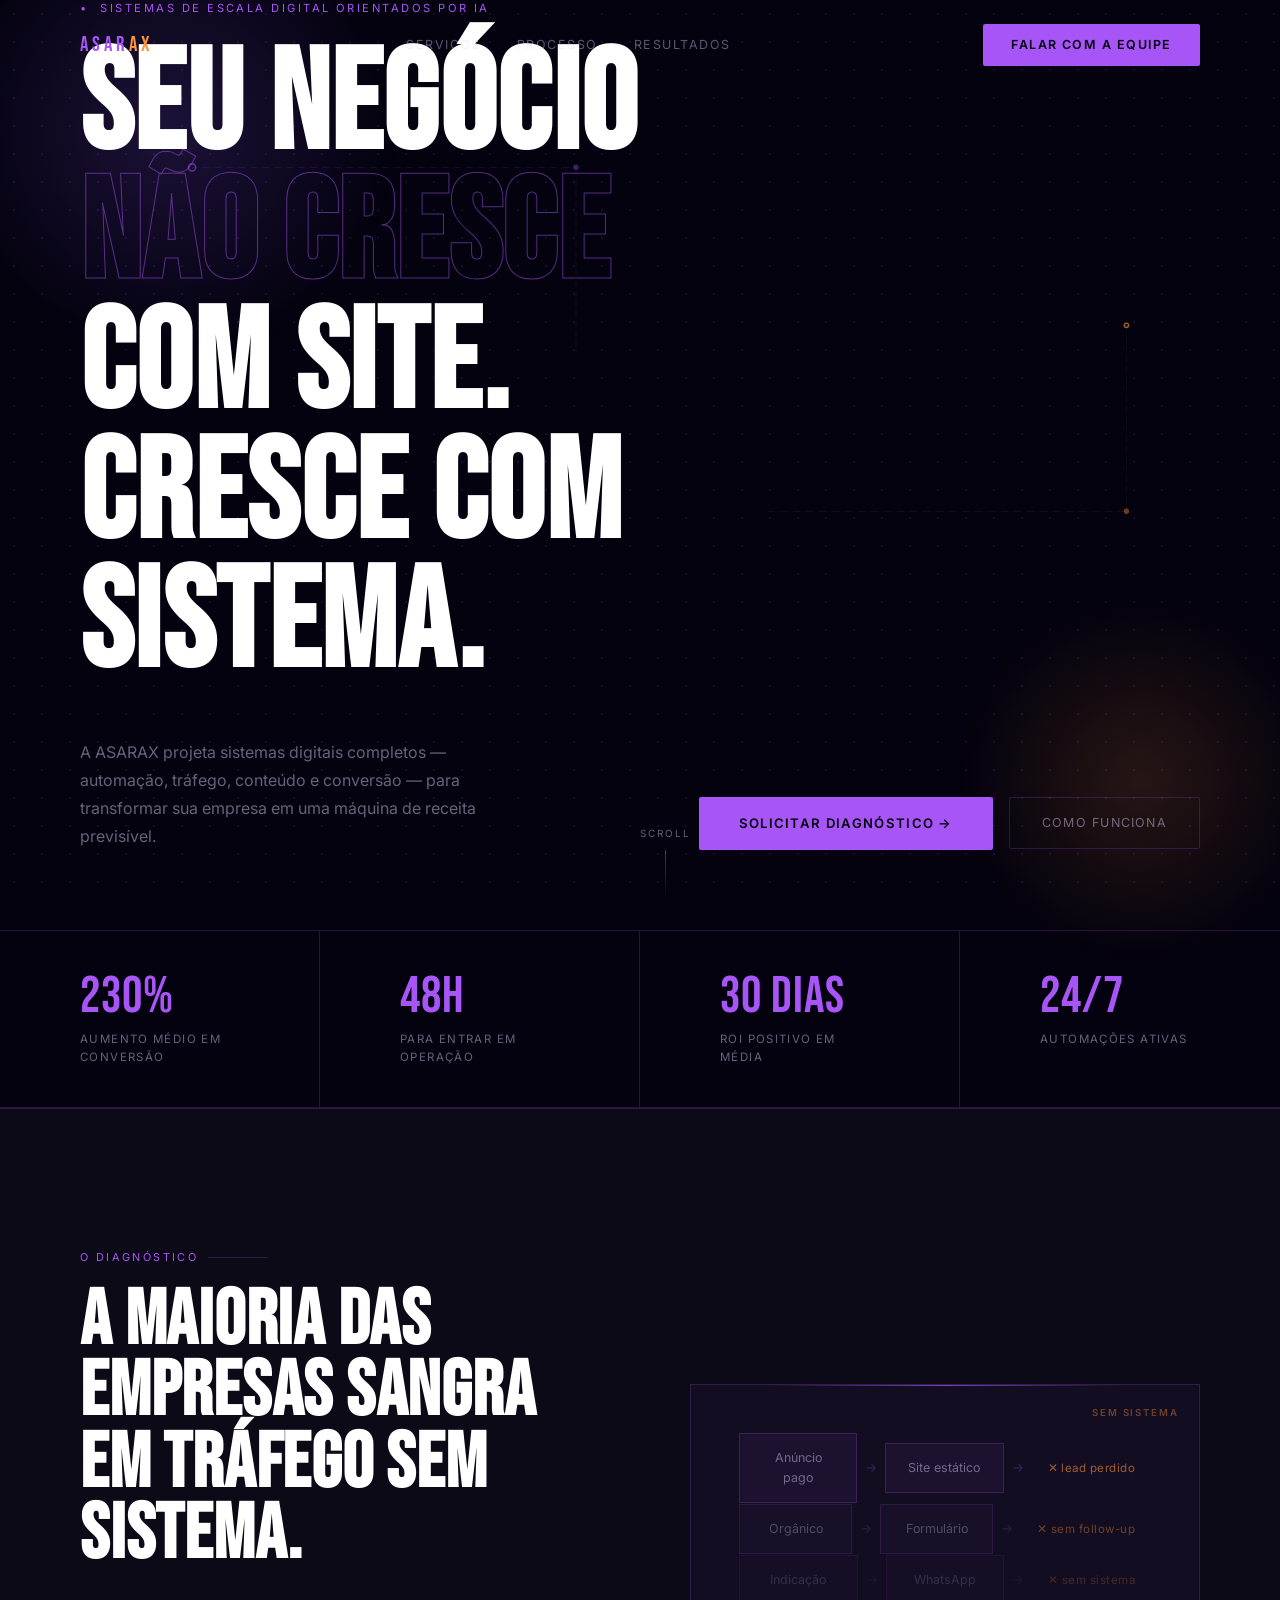
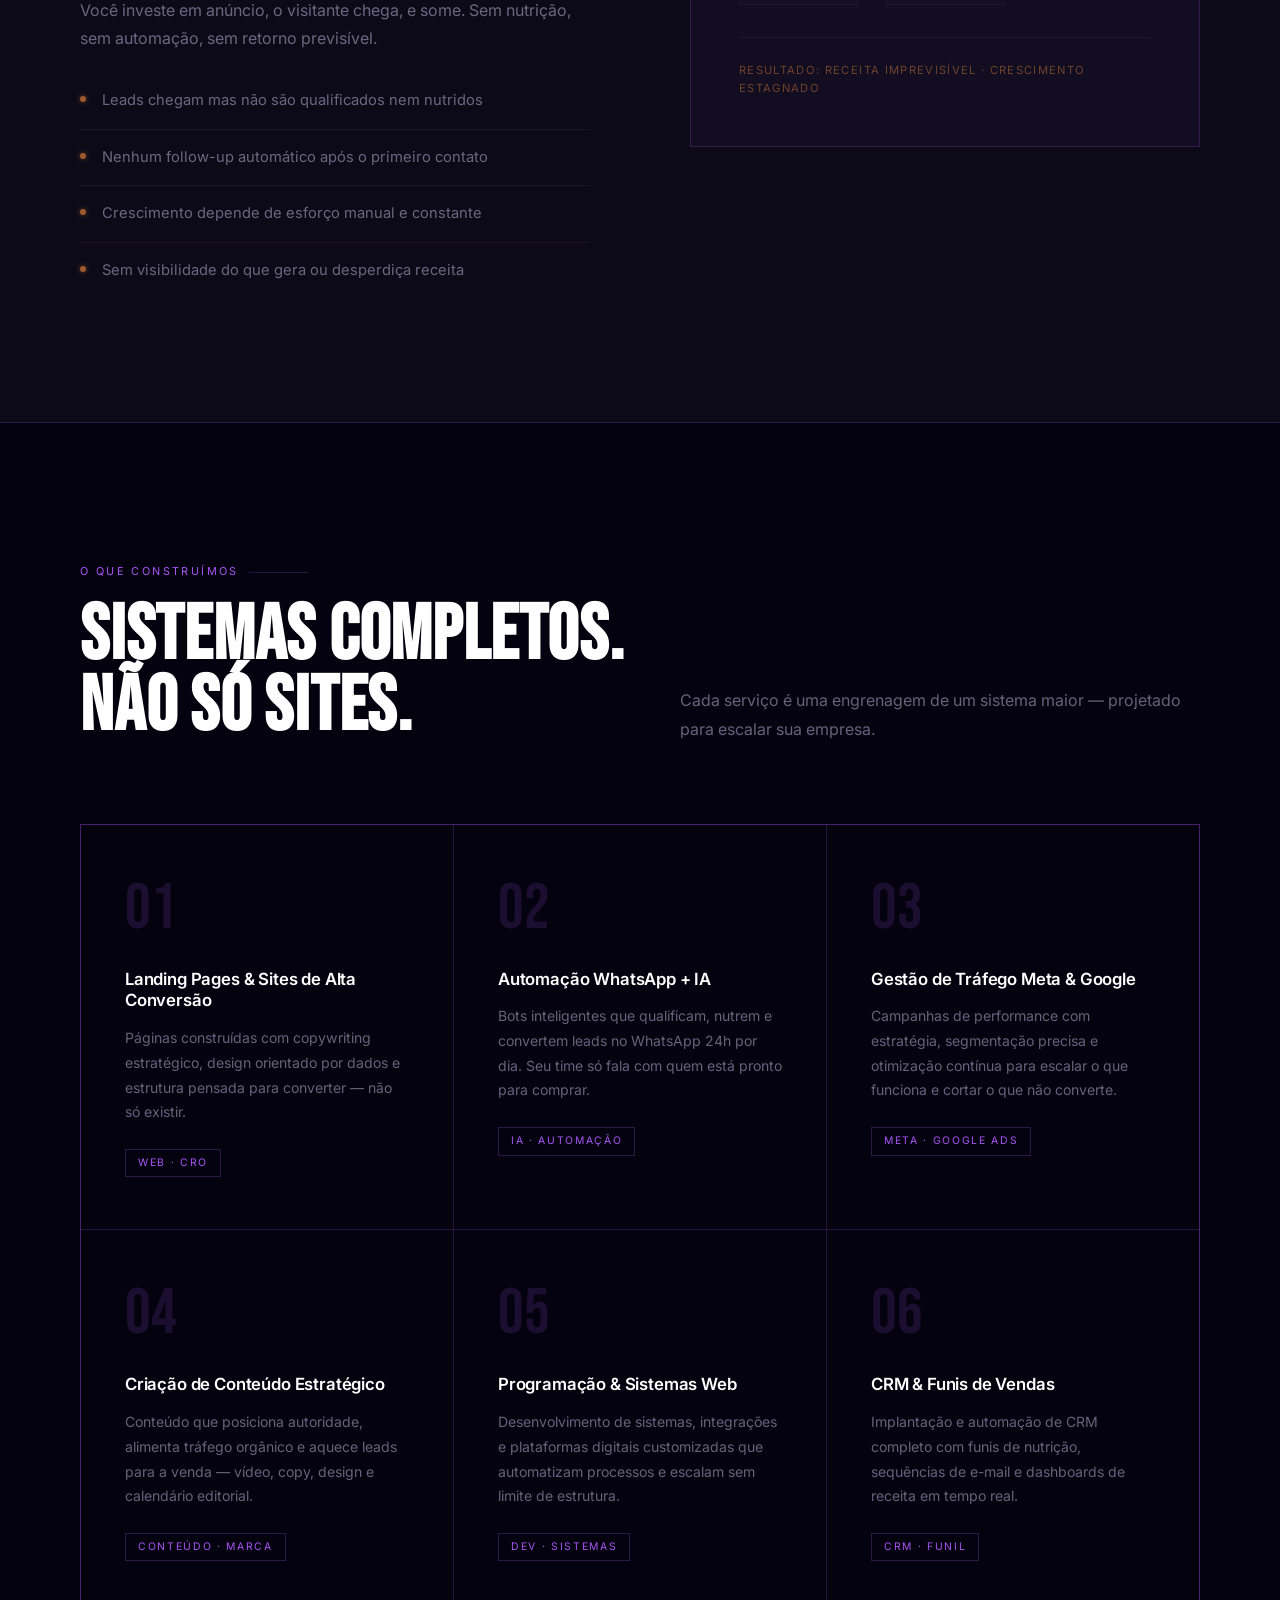
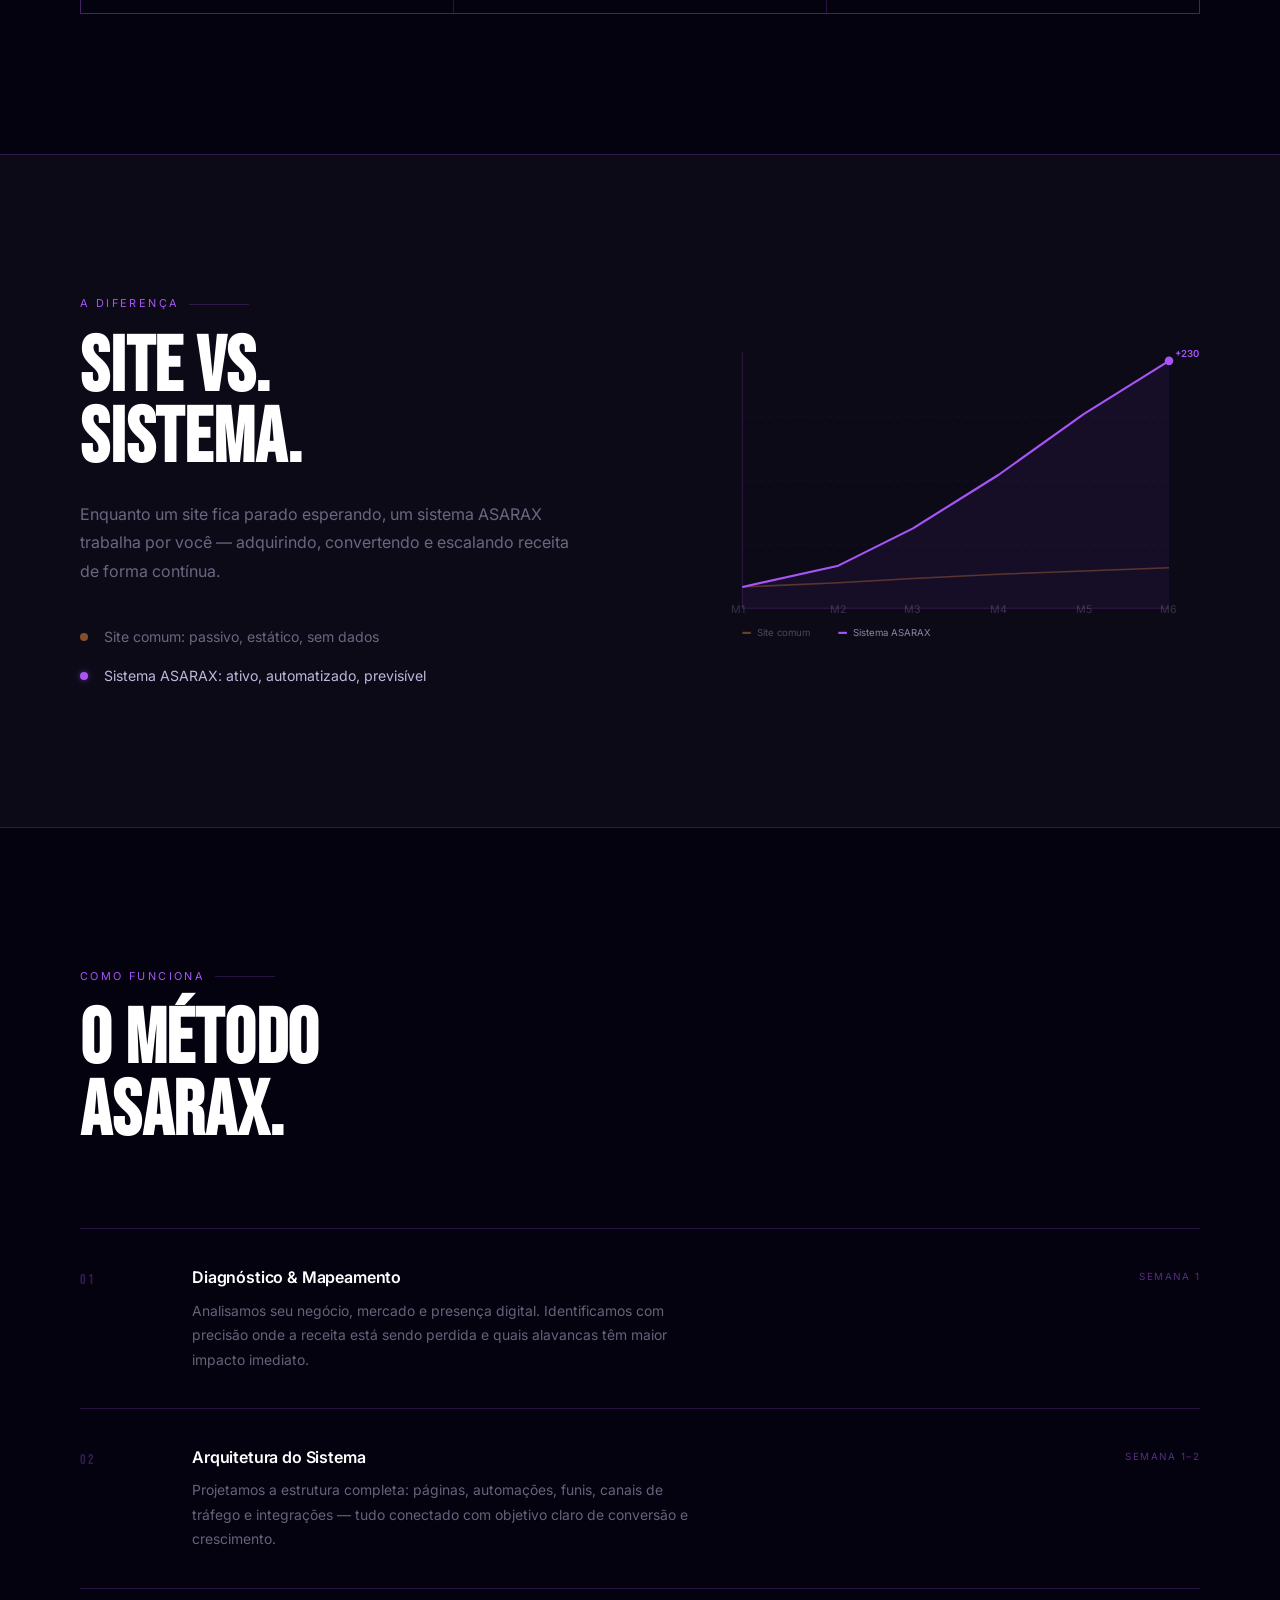
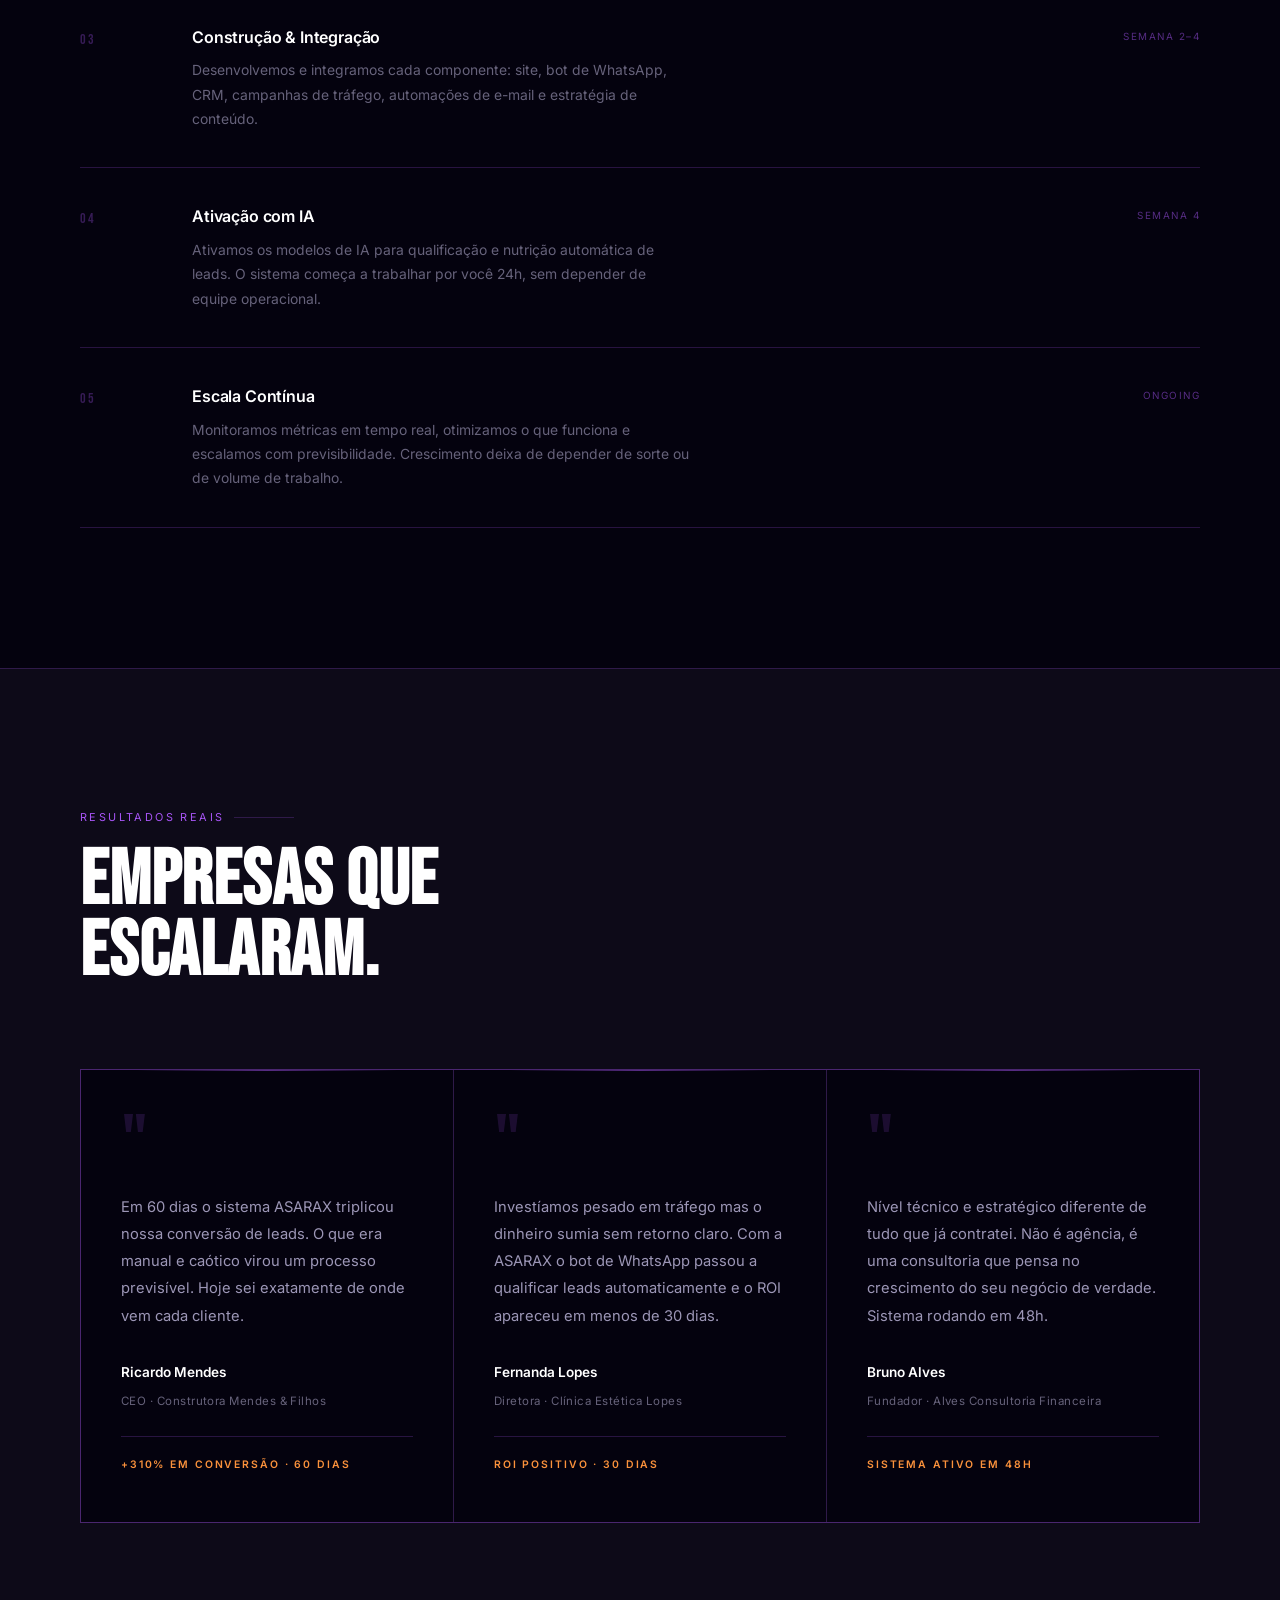
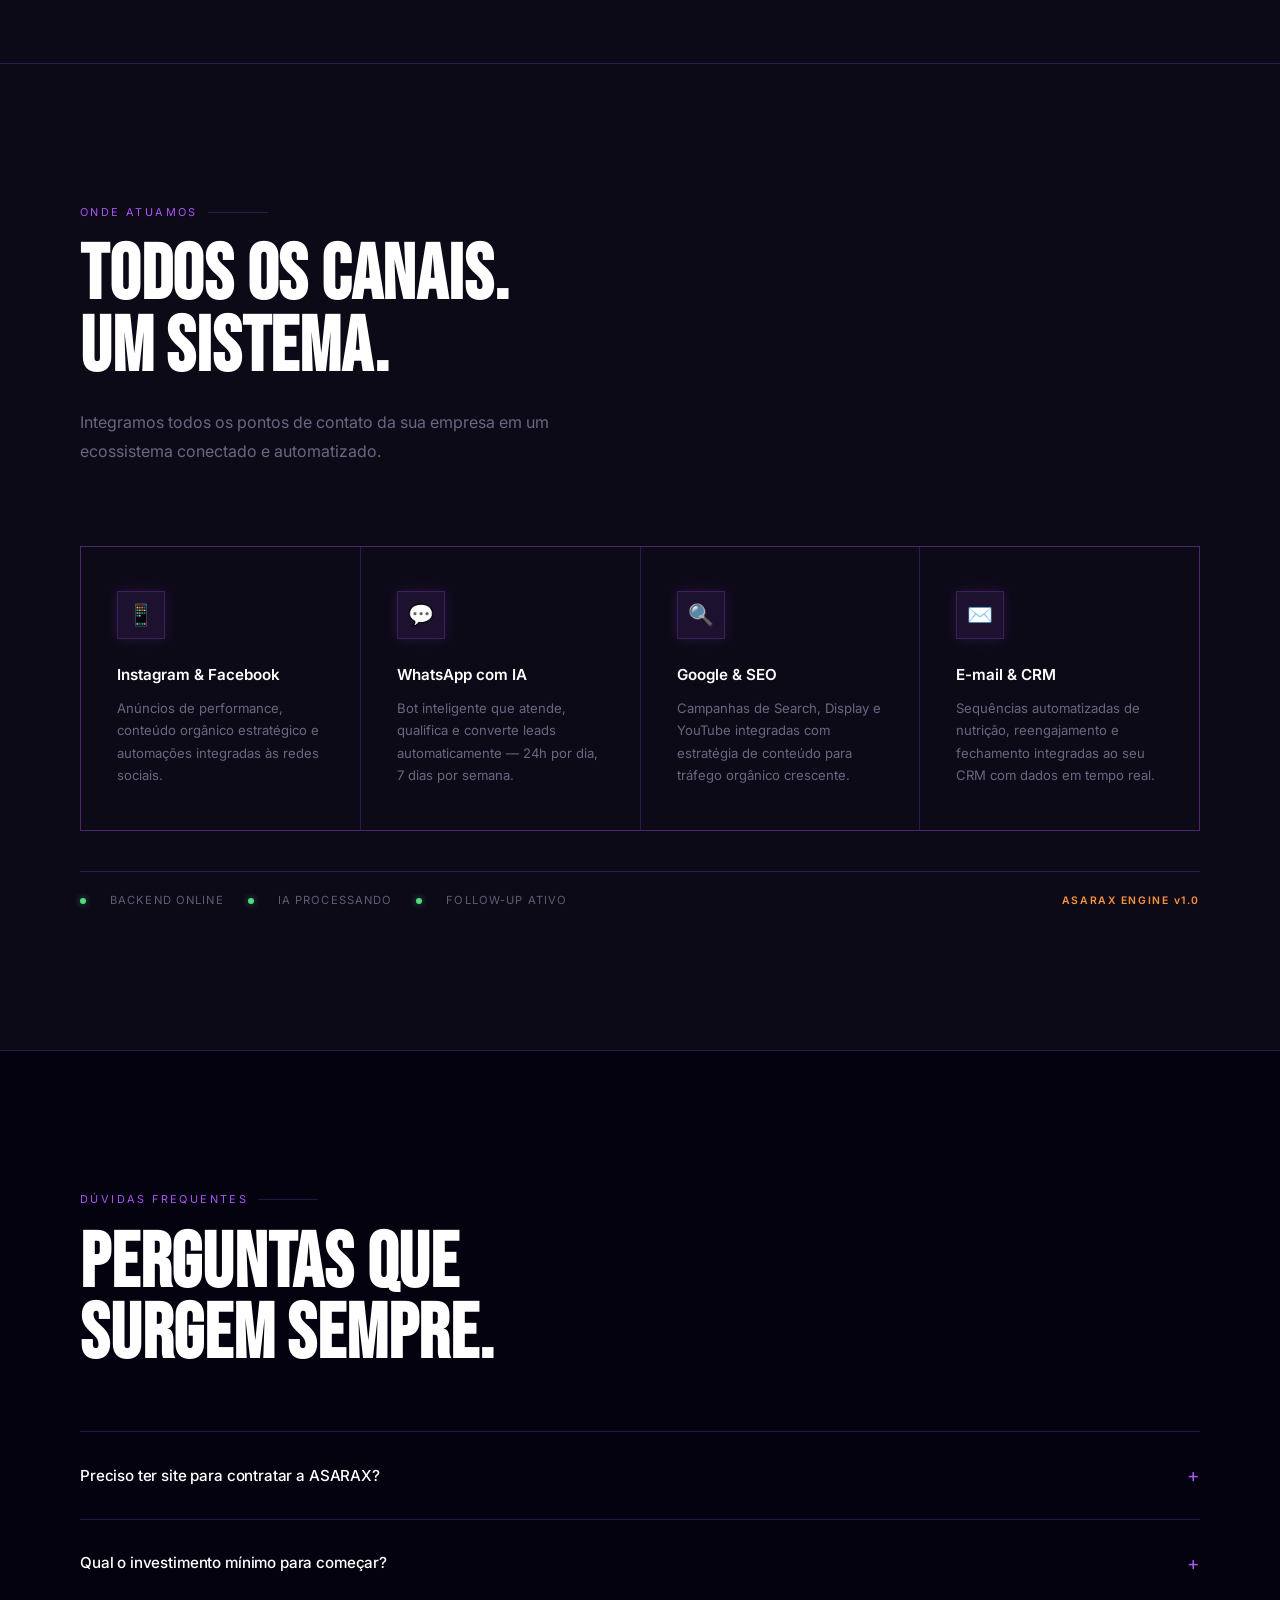
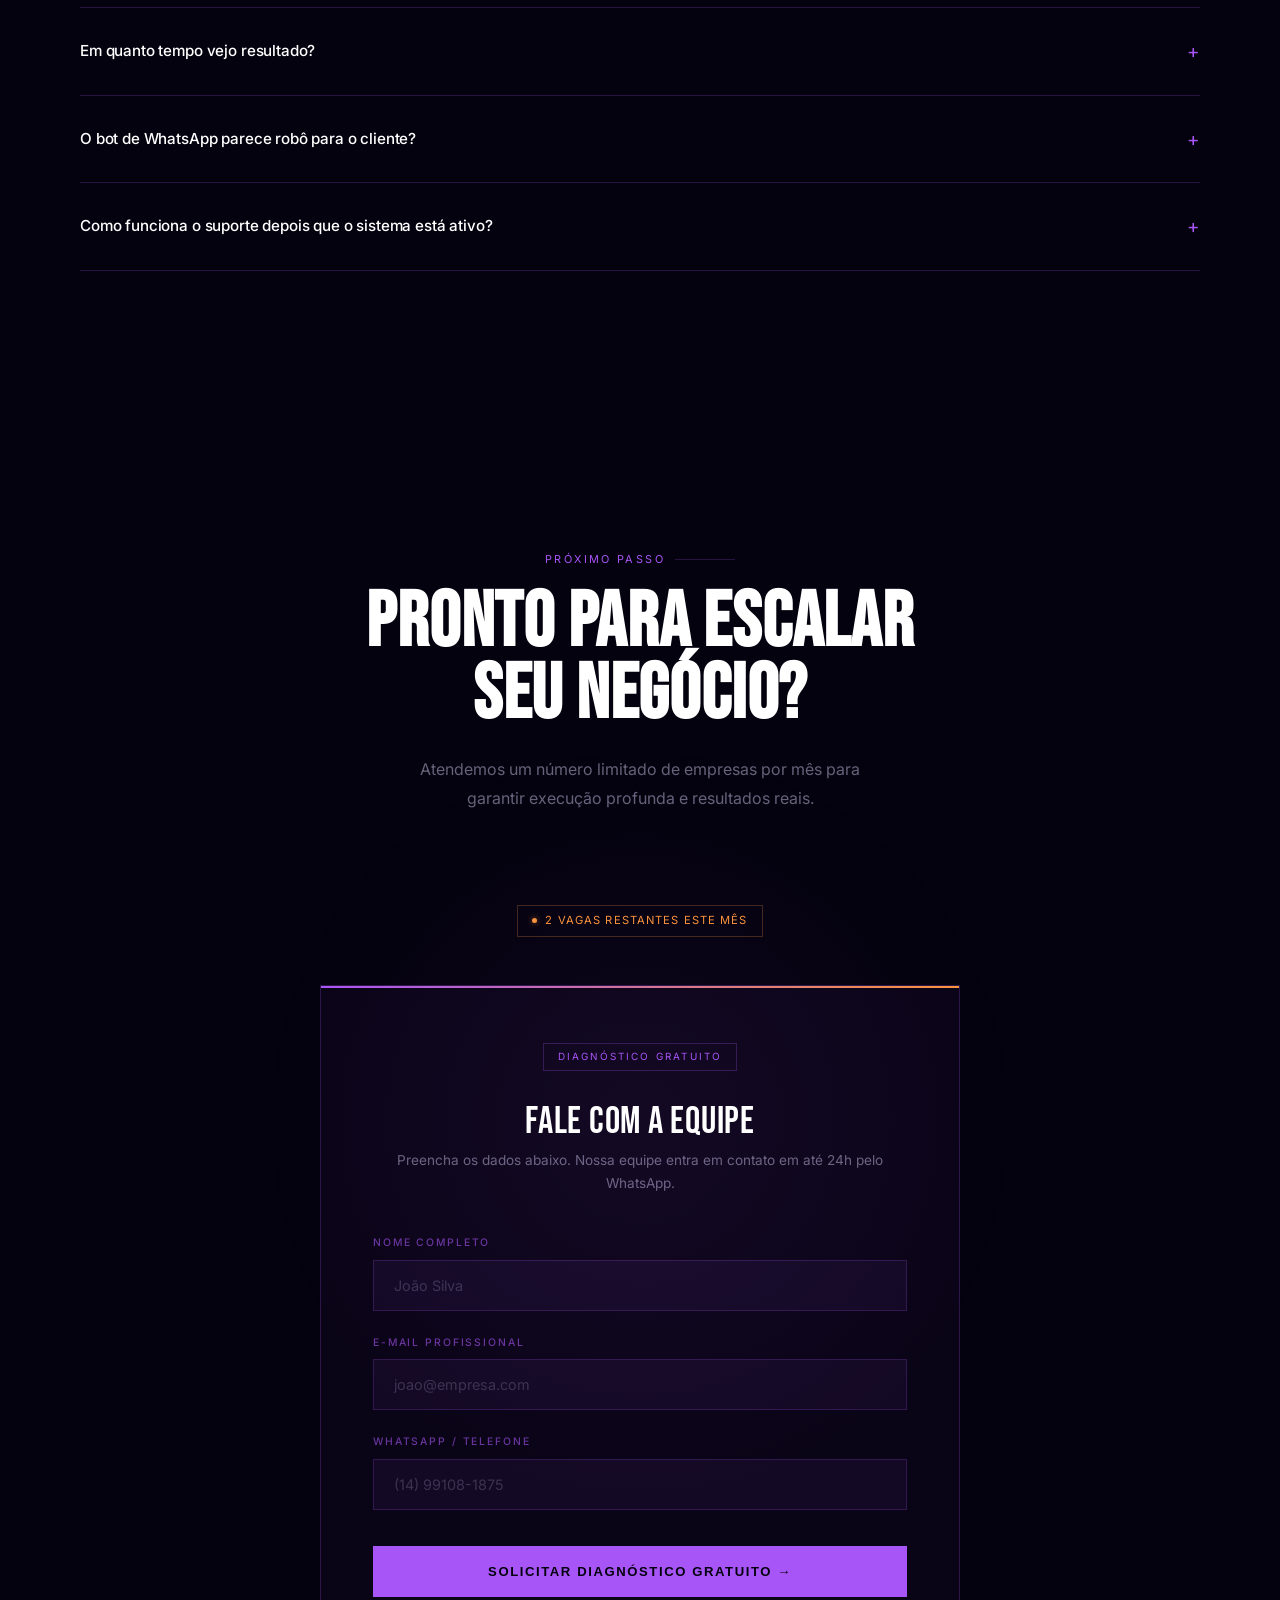
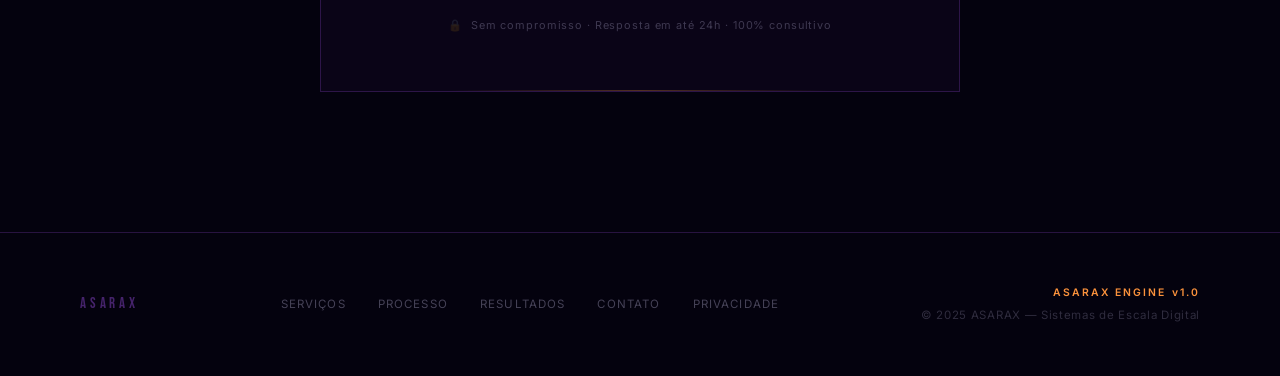
==== commit 42224df1: "Update index.html" ====
--- a/index.html
+++ b/index.html
@@ -3,73 +3,308 @@
 <head>
 <meta charset="UTF-8"/>
 <meta name="viewport" content="width=device-width, initial-scale=1.0"/>
-
-<!-- ═══ SEO BÁSICO ═══ -->
 <title>ASARAX — Sistemas de Escala Digital com IA</title>
 <meta name="description" content="ASARAX projeta sistemas digitais orientados por IA para escalar negócios com receita previsível. Diagnóstico gratuito."/>
-
-<!-- ═══ OPEN GRAPH — Link bonito no WhatsApp, Instagram, Facebook ═══ -->
-<meta property="og:type"        content="website"/>
-<meta property="og:url"         content="https://seusite.com.br/"/>
-<meta property="og:title"       content="ASARAX — Sistemas de Escala Digital"/>
-<meta property="og:description" content="Seu negócio não cresce com site. Cresce com sistema. Diagnóstico gratuito."/>
-<meta property="og:image"       content="https://seusite.com.br/og-image.jpg"/><!-- 1200×630px -->
-
-<!-- ═══ TWITTER/X CARD ═══ -->
-<meta name="twitter:card"        content="summary_large_image"/>
-<meta name="twitter:title"       content="ASARAX — Sistemas de Escala Digital"/>
-<meta name="twitter:description" content="Seu negócio não cresce com site. Cresce com sistema."/>
-<meta name="twitter:image"       content="https://seusite.com.br/og-image.jpg"/>
-
-<!-- ═══ FONTS ═══ -->
+<meta property="og:title" content="ASARAX — Sistemas de Escala Digital"/>
+<meta property="og:description" content="Seu negócio não cresce com site. Cresce com sistema."/>
+<meta property="og:type" content="website"/>
 <link rel="preconnect" href="https://fonts.googleapis.com">
 <link rel="preconnect" href="https://fonts.gstatic.com" crossorigin>
 <link href="https://fonts.googleapis.com/css2?family=Bebas+Neue&family=Inter:wght@300;400;500;600&display=swap" rel="stylesheet">
-
-<!-- ═══ CSS EXTERNO ═══ -->
-<link rel="stylesheet" href="style.css"/>
-
-<!-- ═══ META PIXEL (Facebook/Instagram Ads) — troque XXXXXXXXXXXXXXXX pelo seu ID ═══ -->
-<!--
-<script>
-!function(f,b,e,v,n,t,s){if(f.fbq)return;n=f.fbq=function(){n.callMethod?
-n.callMethod.apply(n,arguments):n.queue.push(arguments)};if(!f._fbq)f._fbq=n;
-n.push=n;n.loaded=!0;n.version='2.0';n.queue=[];t=b.createElement(e);t.async=!0;
-t.src=v;s=b.getElementsByTagName(e)[0];s.parentNode.insertBefore(t,s)}(window,
-document,'script','https://connect.facebook.net/en_US/fbevents.js');
-fbq('init', 'XXXXXXXXXXXXXXXX');
-fbq('track', 'PageView');
-</script>
-<noscript><img height="1" width="1" style="display:none"
-src="https://www.facebook.com/tr?id=XXXXXXXXXXXXXXXX&ev=PageView&noscript=1"/></noscript>
--->
+<style>
+*,*::before,*::after{margin:0;padding:0;box-sizing:border-box}
+html{scroll-behavior:smooth;font-size:16px}
+:root{
+  --black:#04020e;
+  --surface:#0d0a18;
+  --card:rgba(168,85,247,0.05);
+  --white:#ddd6fe;
+  --grey:rgba(221,214,254,0.45);
+  --border:rgba(168,85,247,0.22);
+  --accent:#a855f7;
+  --accent2:#fb923c;
+  --max:1280px;
+  --px:80px;
+}
+body{background:var(--black);color:var(--white);font-family:'Inter',sans-serif;font-weight:400;line-height:1.6;overflow-x:hidden}
+::selection{background:var(--accent);color:#04020e}
+::-webkit-scrollbar{width:3px}
+::-webkit-scrollbar-track{background:#04020e}
+::-webkit-scrollbar-thumb{background:var(--accent)}
+
+/* ── dots bg ── */
+body::before{
+  content:'';position:fixed;inset:0;z-index:0;pointer-events:none;
+  background-image:radial-gradient(circle,rgba(168,85,247,0.14) 1px,transparent 1px);
+  background-size:28px 28px;
+}
+
+/* ── orbs ── */
+.orb{position:fixed;border-radius:50%;pointer-events:none;z-index:0}
+.orb-1{width:500px;height:500px;top:-120px;left:-80px;background:radial-gradient(circle,rgba(139,92,246,0.18) 0%,transparent 65%);animation:orbPulse 4s ease-in-out infinite}
+.orb-2{width:400px;height:400px;bottom:-80px;right:-60px;background:radial-gradient(circle,rgba(251,146,60,0.14) 0%,transparent 65%);animation:orbPulse 4s ease-in-out 1.2s infinite}
+@keyframes orbPulse{0%,100%{opacity:.5}50%{opacity:1}}
+
+#hdr{position:fixed;top:0;left:0;right:0;z-index:1000;display:flex;align-items:center;justify-content:space-between;padding:24px var(--px);transition:padding .4s,background .4s}
+#hdr.scrolled{padding-top:16px;padding-bottom:16px;background:rgba(4,2,14,.92);backdrop-filter:blur(20px);-webkit-backdrop-filter:blur(20px);border-bottom:1px solid var(--border)}
+
+/* glitch logo */
+.logo-type{font-family:'Bebas Neue',sans-serif;font-size:1.3rem;letter-spacing:.2em;text-decoration:none;position:relative;display:inline-block}
+.logo-type .l1{color:var(--accent);animation:glitch 5s infinite}
+.logo-type .l2{color:var(--accent2)}
+@keyframes glitch{
+  0%,88%,100%{clip-path:none;transform:translate(0)}
+  90%{clip-path:polygon(0 20%,100% 20%,100% 40%,0 40%);transform:translate(-3px,0)}
+  93%{clip-path:polygon(0 60%,100% 60%,100% 80%,0 80%);transform:translate(3px,0)}
+  96%{clip-path:none;transform:translate(0)}
+}
+
+nav{display:flex;align-items:center;gap:36px}
+nav a{font-size:.78rem;letter-spacing:.12em;text-transform:uppercase;color:rgba(221,214,254,.4);text-decoration:none;transition:color .25s}
+nav a:hover{color:var(--white)}
+.nav-cta{font-size:.78rem;letter-spacing:.12em;text-transform:uppercase;color:var(--black);background:var(--accent);padding:11px 28px;text-decoration:none;font-weight:600;transition:all .25s;border-radius:2px}
+.nav-cta:hover{background:var(--accent2);transform:translateY(-1px)}
+
+.hero{min-height:100svh;display:flex;flex-direction:column;justify-content:flex-end;padding:0 var(--px) 80px;position:relative;overflow:hidden;z-index:1}
+
+/* animated svg lines on hero */
+.hero-lines{position:absolute;inset:0;width:100%;height:100%;pointer-events:none}
+
+.hero-eyebrow{font-size:.7rem;letter-spacing:.22em;text-transform:uppercase;color:var(--accent);margin-bottom:24px;display:flex;align-items:center;gap:12px;opacity:0;animation:up .8s ease forwards .1s}
+.hero-eyebrow::before{content:'•';color:var(--accent)}
+.hero h1{font-family:'Bebas Neue',sans-serif;font-size:clamp(4.5rem,11vw,10rem);line-height:.92;letter-spacing:.01em;max-width:1100px;margin-bottom:48px;opacity:0;animation:up .9s ease forwards .25s;color:#fff}
+.hero h1 em{font-style:normal;color:transparent;-webkit-text-stroke:1px rgba(168,85,247,.5)}
+.hero-bottom{display:flex;align-items:flex-end;justify-content:space-between;gap:40px;flex-wrap:wrap;opacity:0;animation:up .9s ease forwards .45s}
+.hero-desc{max-width:400px;font-size:1rem;color:var(--grey);line-height:1.75}
+.hero-actions{display:flex;gap:16px;align-items:center;flex-wrap:wrap}
+
+.scroll-hint{position:absolute;bottom:32px;left:50%;transform:translateX(-50%);display:flex;flex-direction:column;align-items:center;gap:8px;opacity:0;animation:up .9s ease forwards .7s}
+.scroll-hint span{font-size:.62rem;letter-spacing:.2em;text-transform:uppercase;color:var(--grey)}
+.scroll-line{width:1px;height:48px;background:linear-gradient(to bottom,rgba(168,85,247,.5),transparent);animation:scrollLine 2s ease-in-out infinite}
+@keyframes scrollLine{0%,100%{opacity:.3;transform:scaleY(.5) translateY(-8px)}50%{opacity:1;transform:scaleY(1) translateY(0)}}
+
+.btn-fill{font-size:.82rem;letter-spacing:.1em;text-transform:uppercase;font-weight:600;color:#04020e;background:var(--accent);padding:16px 40px;text-decoration:none;display:inline-flex;align-items:center;gap:10px;transition:all .25s;white-space:nowrap;border:none;cursor:pointer;border-radius:2px}
+.btn-fill:hover{background:var(--accent2);transform:translateY(-2px)}
+.btn-ghost{font-size:.78rem;letter-spacing:.1em;text-transform:uppercase;color:var(--grey);text-decoration:none;border:1px solid var(--border);padding:15px 32px;transition:all .25s;white-space:nowrap;border-radius:2px}
+.btn-ghost:hover{border-color:var(--accent);color:var(--white)}
+
+.stats-bar{border-top:1px solid var(--border);border-bottom:1px solid var(--border);display:grid;grid-template-columns:repeat(4,1fr);position:relative;z-index:1}
+.stat-item{padding:40px var(--px);border-right:1px solid var(--border);display:flex;flex-direction:column;gap:8px;transition:background .3s;cursor:default}
+.stat-item:last-child{border-right:none}
+.stat-item:hover{background:rgba(168,85,247,.05)}
+.stat-n{font-family:'Bebas Neue',sans-serif;font-size:3.2rem;letter-spacing:.02em;color:var(--accent);line-height:1}
+.stat-l{font-size:.72rem;letter-spacing:.12em;text-transform:uppercase;color:var(--grey)}
+
+section{padding:140px var(--px);position:relative;z-index:1}
+.section-label{font-size:.68rem;letter-spacing:.22em;text-transform:uppercase;color:var(--accent);margin-bottom:20px;display:flex;align-items:center;gap:10px}
+.section-label::after{content:'';flex:1;height:1px;background:var(--border);max-width:60px}
+.section-title{font-family:'Bebas Neue',sans-serif;font-size:clamp(3rem,6vw,5.5rem);line-height:.93;letter-spacing:.01em;color:#fff}
+.section-sub{font-size:1rem;color:var(--grey);max-width:520px;line-height:1.8;margin-top:24px}
+
+.problem{background:var(--surface);border-top:1px solid var(--border);border-bottom:1px solid var(--border)}
+.problem-inner{max-width:var(--max);margin:0 auto;display:grid;grid-template-columns:1fr 1fr;gap:100px;align-items:center}
+.problem-visual{background:rgba(168,85,247,.04);border:1px solid var(--border);padding:48px;position:relative}
+.problem-visual::before{content:'SEM SISTEMA';position:absolute;top:20px;right:20px;font-size:.6rem;letter-spacing:.2em;color:rgba(251,146,60,.4);font-weight:600}
+.problem-visual::after{content:'';position:absolute;top:0;left:15%;right:15%;height:1px;background:linear-gradient(90deg,transparent,rgba(168,85,247,.7),transparent)}
+.flow-row{display:flex;align-items:center;margin-bottom:1px}
+.flow-box{background:rgba(168,85,247,.06);border:1px solid var(--border);padding:14px 18px;font-size:.78rem;color:var(--grey);flex:1;text-align:center}
+.flow-sep{width:28px;text-align:center;font-size:.8rem;color:rgba(168,85,247,.3);flex-shrink:0}
+.flow-loss{padding:14px 16px;font-size:.72rem;color:rgba(251,146,60,.6);white-space:nowrap;letter-spacing:.04em}
+.problem-list{list-style:none;margin-top:36px;display:flex;flex-direction:column;gap:16px}
+.problem-list li{display:flex;align-items:flex-start;gap:16px;font-size:.92rem;color:var(--grey);padding-bottom:16px;border-bottom:1px solid rgba(168,85,247,.1)}
+.problem-list li:last-child{border-bottom:none;padding-bottom:0}
+.problem-list li::before{content:'';display:block;flex-shrink:0;width:6px;height:6px;border-radius:50%;background:rgba(251,146,60,.6);margin-top:7px;box-shadow:0 0 5px rgba(251,146,60,.4)}
+
+.services-grid{display:grid;grid-template-columns:repeat(3,1fr);gap:1px;background:var(--border);margin-top:80px;border:1px solid var(--border)}
+.svc-card{background:var(--black);padding:52px 44px;position:relative;overflow:hidden;transition:background .3s;cursor:default}
+.svc-card::after{content:'';position:absolute;bottom:0;left:0;height:2px;width:0;background:linear-gradient(90deg,var(--accent),var(--accent2));transition:width .5s}
+.svc-card::before{content:'';position:absolute;top:0;left:0;right:0;height:1px;background:linear-gradient(90deg,transparent,rgba(168,85,247,.3),transparent);opacity:0;transition:opacity .3s}
+.svc-card:hover{background:rgba(168,85,247,.04)}
+.svc-card:hover::after{width:100%}
+.svc-card:hover::before{opacity:1}
+.svc-num{font-family:'Bebas Neue',sans-serif;font-size:4rem;line-height:1;color:rgba(168,85,247,.15);margin-bottom:28px}
+.svc-card h3{font-size:1.05rem;font-weight:600;margin-bottom:14px;letter-spacing:-.01em;line-height:1.3;color:#fff}
+.svc-card p{font-size:.88rem;color:var(--grey);line-height:1.75}
+.svc-tag{display:inline-block;margin-top:24px;font-size:.65rem;letter-spacing:.16em;text-transform:uppercase;color:var(--accent);border:1px solid rgba(168,85,247,.25);padding:5px 12px}
+
+.growth{background:var(--surface);border-top:1px solid var(--border);border-bottom:1px solid var(--border)}
+.growth-inner{max-width:var(--max);margin:0 auto;display:grid;grid-template-columns:1fr 1fr;gap:100px;align-items:center}
+.chart-wrap{position:relative;height:320px}
+.chart-wrap svg{width:100%;height:100%}
+
+.process-list{margin-top:80px;display:flex;flex-direction:column}
+.process-item{display:grid;grid-template-columns:80px 1fr auto;gap:32px;padding:36px 0;border-bottom:1px solid var(--border);align-items:start;cursor:default;transition:padding-left .3s}
+.process-item:first-child{border-top:1px solid var(--border)}
+.process-item:hover{padding-left:12px}
+.process-item:hover .p-num{color:var(--accent)}
+.p-num{font-family:'Bebas Neue',sans-serif;font-size:.9rem;letter-spacing:.12em;color:rgba(168,85,247,.3);padding-top:3px;transition:color .3s}
+.p-body h3{font-size:1rem;font-weight:600;margin-bottom:8px;letter-spacing:-.01em;color:#fff}
+.p-body p{font-size:.87rem;color:var(--grey);line-height:1.75;max-width:500px}
+.p-tag{font-size:.62rem;letter-spacing:.15em;text-transform:uppercase;color:rgba(168,85,247,.5);white-space:nowrap;margin-top:4px}
+
+.testimonials-grid{display:grid;grid-template-columns:repeat(3,1fr);gap:1px;background:var(--border);margin-top:80px;border:1px solid var(--border)}
+.tcard{background:var(--black);padding:48px 40px;display:flex;flex-direction:column;transition:background .3s;position:relative}
+.tcard::before{content:'';position:absolute;top:0;left:15%;right:15%;height:1px;background:linear-gradient(90deg,transparent,rgba(168,85,247,.5),transparent)}
+.tcard:hover{background:rgba(168,85,247,.04)}
+.tmark{font-family:'Bebas Neue',sans-serif;font-size:5rem;line-height:.7;color:var(--accent);opacity:.15;margin-bottom:20px}
+.ttext{font-size:.92rem;color:rgba(221,214,254,.7);line-height:1.85;flex:1;margin-bottom:32px}
+.tauthor strong{display:block;font-size:.85rem;font-weight:600;margin-bottom:3px;color:#fff}
+.tauthor span{font-size:.72rem;color:var(--grey);letter-spacing:.04em}
+.tbadge{margin-top:24px;padding-top:20px;border-top:1px solid var(--border);font-size:.65rem;letter-spacing:.18em;text-transform:uppercase;color:var(--accent2);font-weight:600}
+
+.channels-grid{display:grid;grid-template-columns:repeat(4,1fr);gap:1px;background:var(--border);margin-top:80px;border:1px solid var(--border)}
+.ch-card{background:var(--surface);padding:44px 36px;transition:background .3s;cursor:default}
+.ch-card:hover{background:rgba(168,85,247,.06)}
+.ch-icon{width:48px;height:48px;display:flex;align-items:center;justify-content:center;background:rgba(168,85,247,.1);border:1px solid var(--border);margin-bottom:24px;font-size:1.3rem;box-shadow:0 0 12px rgba(168,85,247,.15)}
+.ch-card h3{font-size:.95rem;font-weight:600;margin-bottom:10px;color:#fff}
+.ch-card p{font-size:.82rem;color:var(--grey);line-height:1.7}
+
+/* status bar */
+.status-bar{display:flex;align-items:center;gap:24px;margin-top:40px;padding-top:20px;border-top:1px solid var(--border)}
+.status-dot{width:6px;height:6px;border-radius:50%;background:#4ade80;box-shadow:0 0 6px rgba(74,222,128,.5);animation:pulse 2s ease-in-out infinite;flex-shrink:0}
+@keyframes pulse{0%,100%{opacity:1}50%{opacity:.5}}
+.status-item{display:flex;align-items:center;gap:8px;font-size:.7rem;letter-spacing:.1em;text-transform:uppercase;color:rgba(221,214,254,.4)}
+
+/* ── CTA/FORM ── */
+.cta-section{padding:140px var(--px);text-align:center;position:relative;overflow:hidden;z-index:1}
+.cta-glow{position:absolute;top:50%;left:50%;transform:translate(-50%,-50%);width:900px;height:900px;background:radial-gradient(circle,rgba(168,85,247,.06) 0%,transparent 60%);pointer-events:none}
+.cta-sub{font-size:1rem;color:var(--grey);max-width:440px;margin:24px auto 60px;line-height:1.8}
+.form-wrap{position:relative;max-width:640px;margin:0 auto;background:rgba(168,85,247,.04);border:1px solid var(--border);padding:56px 52px}
+.form-wrap::before{content:'';position:absolute;top:0;left:0;right:0;height:2px;background:linear-gradient(90deg,var(--accent),var(--accent2))}
+.form-wrap::after{content:'';position:absolute;bottom:0;left:20%;right:20%;height:1px;background:linear-gradient(90deg,transparent,rgba(251,146,60,.3),transparent)}
+.form-tag{display:inline-block;font-size:.62rem;letter-spacing:.22em;text-transform:uppercase;color:var(--accent);border:1px solid rgba(168,85,247,.25);padding:5px 14px;margin-bottom:32px}
+.form-title{font-family:'Bebas Neue',sans-serif;font-size:2.4rem;letter-spacing:.02em;margin-bottom:8px;line-height:1;color:#fff}
+.form-desc{font-size:.85rem;color:var(--grey);margin-bottom:40px;line-height:1.7}
+.field-group{display:flex;flex-direction:column;gap:16px;margin-bottom:28px}
+.field{display:flex;flex-direction:column;gap:8px;text-align:left}
+.field label{font-size:.65rem;letter-spacing:.18em;text-transform:uppercase;color:rgba(168,85,247,.6);font-weight:500}
+.field input{background:rgba(168,85,247,.06);border:1px solid rgba(168,85,247,.2);color:var(--white);font-family:'Inter',sans-serif;font-size:.9rem;padding:16px 20px;outline:none;transition:border-color .25s,background .25s;width:100%;-webkit-appearance:none}
+.field input::placeholder{color:rgba(221,214,254,.2)}
+.field input:focus{border-color:rgba(168,85,247,.6);background:rgba(168,85,247,.08)}
+.field-line{height:1px;width:0;background:var(--accent);transition:width .4s;margin-top:-1px}
+.field .err-msg{font-size:.68rem;color:rgba(251,146,60,.7);letter-spacing:.06em;display:none}
+.field.has-error .err-msg{display:block}
+.field.has-error input{border-color:rgba(251,146,60,.5)}
+.submit-btn{width:100%;font-size:.82rem;letter-spacing:.12em;text-transform:uppercase;font-weight:600;color:#04020e;background:var(--accent);padding:18px 40px;border:none;cursor:pointer;display:flex;align-items:center;justify-content:center;gap:10px;transition:all .25s;position:relative;overflow:hidden}
+.submit-btn:hover{background:var(--accent2);transform:translateY(-2px)}
+.submit-btn:active{transform:translateY(0)}
+.submit-btn .btn-text{transition:opacity .2s}
+.submit-btn.loading .btn-text{opacity:0}
+.submit-btn .btn-loader{position:absolute;width:18px;height:18px;border:2px solid rgba(4,2,14,.3);border-top-color:#04020e;border-radius:50%;animation:spin .7s linear infinite;display:none}
+.submit-btn.loading .btn-loader{display:block}
+@keyframes spin{to{transform:rotate(360deg)}}
+.form-note{margin-top:20px;font-size:.68rem;color:rgba(221,214,254,.25);letter-spacing:.08em;display:flex;align-items:center;justify-content:center;gap:8px}
+.form-note::before{content:'🔒';font-size:.7rem;opacity:.5}
+.form-success{display:none;flex-direction:column;align-items:center;justify-content:center;gap:20px;padding:24px 0}
+.success-icon{width:64px;height:64px;border:1px solid rgba(168,85,247,.4);display:flex;align-items:center;justify-content:center;font-size:1.8rem;animation:successPop .5s cubic-bezier(.34,1.56,.64,1) forwards;color:var(--accent)}
+@keyframes successPop{from{transform:scale(.5);opacity:0}to{transform:scale(1);opacity:1}}
+.success-title{font-family:'Bebas Neue',sans-serif;font-size:2rem;color:var(--accent);letter-spacing:.05em}
+.success-text{font-size:.88rem;color:var(--grey);line-height:1.7;max-width:320px;text-align:center}
+.success-wpp{display:inline-flex;align-items:center;gap:10px;font-size:.78rem;letter-spacing:.1em;text-transform:uppercase;font-weight:600;color:#04020e;background:var(--accent);padding:14px 32px;text-decoration:none;transition:all .25s;margin-top:8px}
+.success-wpp:hover{background:var(--accent2);transform:translateY(-2px)}
+
+/* FAQ */
+.faq-list{margin-top:60px;display:flex;flex-direction:column}
+.faq-item{padding:28px 0;border-bottom:1px solid var(--border);cursor:pointer}
+.faq-item:first-child{border-top:1px solid var(--border)}
+.faq-q{display:flex;justify-content:space-between;align-items:center;gap:24px}
+.faq-q h3{font-size:.95rem;font-weight:500;color:#fff;letter-spacing:-.01em}
+.faq-icon{color:var(--accent);font-size:1.2rem;flex-shrink:0;transition:transform .3s}
+.faq-item.open .faq-icon{transform:rotate(45deg)}
+.faq-a{font-size:.88rem;color:var(--grey);line-height:1.8;max-height:0;overflow:hidden;transition:max-height .4s ease,padding .3s}
+.faq-item.open .faq-a{max-height:200px;padding-top:16px}
+
+/* urgency badge */
+.urgency{display:inline-flex;align-items:center;gap:8px;font-size:.7rem;letter-spacing:.1em;text-transform:uppercase;color:var(--accent2);border:1px solid rgba(251,146,60,.25);padding:6px 14px;margin-top:32px}
+.urgency-dot{width:5px;height:5px;border-radius:50%;background:var(--accent2);box-shadow:0 0 6px rgba(251,146,60,.6);animation:pulse 1.5s ease-in-out infinite}
+
+footer{border-top:1px solid var(--border);padding:52px var(--px);display:flex;align-items:center;justify-content:space-between;flex-wrap:wrap;gap:24px;position:relative;z-index:1}
+.footer-logo{font-family:'Bebas Neue',sans-serif;font-size:.95rem;letter-spacing:.25em;color:rgba(168,85,247,.4)}
+.footer-links{display:flex;gap:32px}
+.footer-links a{font-size:.72rem;letter-spacing:.1em;text-transform:uppercase;color:rgba(221,214,254,.3);text-decoration:none;transition:color .25s}
+.footer-links a:hover{color:var(--white)}
+.footer-copy{font-size:.72rem;color:rgba(221,214,254,.2);letter-spacing:.06em}
+.footer-engine{font-size:.65rem;letter-spacing:.2em;color:var(--accent2);font-weight:600}
+
+@keyframes up{from{opacity:0;transform:translateY(32px)}to{opacity:1;transform:translateY(0)}}
+.reveal{opacity:0;transform:translateY(36px);transition:opacity .8s ease,transform .8s ease}
+.reveal.on{opacity:1;transform:translateY(0)}
+.reveal-d1{transition-delay:.1s}
+.reveal-d2{transition-delay:.2s}
+.reveal-d3{transition-delay:.3s}
+.reveal-d4{transition-delay:.4s}
+
+@media(max-width:1100px){
+  :root{--px:40px}
+  .stats-bar{grid-template-columns:repeat(2,1fr)}
+  .stat-item:nth-child(2){border-right:none}
+  .stat-item:nth-child(3){border-top:1px solid var(--border)}
+  .services-grid{grid-template-columns:repeat(2,1fr)}
+  .testimonials-grid{grid-template-columns:repeat(2,1fr)}
+  .channels-grid{grid-template-columns:repeat(2,1fr)}
+}
+@media(max-width:768px){
+  :root{--px:24px}
+  nav{display:none}
+  .hero h1{font-size:clamp(3.5rem,13vw,6rem)}
+  .hero-bottom{flex-direction:column;align-items:flex-start}
+  .problem-inner,.growth-inner{grid-template-columns:1fr;gap:60px}
+  .services-grid,.testimonials-grid{grid-template-columns:1fr}
+  .channels-grid{grid-template-columns:1fr}
+  .process-item{grid-template-columns:48px 1fr;gap:20px}
+  .p-tag{display:none}
+  section{padding:90px var(--px)}
+  footer{flex-direction:column;align-items:flex-start}
+  .hero-actions{flex-direction:column;width:100%}
+  .btn-fill,.btn-ghost{width:100%;justify-content:center}
+  .form-wrap{padding:40px 28px}
+  .form-title{font-size:2rem}
+}
+</style>
 </head>
 <body>
 
-<!-- ═══════════════════════════════════════════════
-     HEADER
-════════════════════════════════════════════════ -->
+<div class="orb orb-1"></div>
+<div class="orb orb-2"></div>
+
 <header id="hdr">
-  <a href="#" class="logo-type">ASARAX</a>
+  <a href="#" class="logo-type"><span class="l1">ASAR</span><span class="l2">AX</span></a>
   <nav>
     <a href="#services">Serviços</a>
     <a href="#process">Processo</a>
     <a href="#results">Resultados</a>
   </nav>
-  <a href="#"
-     onclick="abrirWhatsApp('Olá! Vim pelo site da ASARAX e gostaria de conversar com a equipe. Podem me ajudar? 🚀'); return false;"
-     class="nav-cta">
-    Falar com a equipe
-  </a>
+  <a href="https://wa.me/5514991081875?text=Quero%20falar%20com%20a%20equipe%20ASARAX" target="_blank" class="nav-cta">Falar com a equipe</a>
 </header>
 
-
-<!-- ═══════════════════════════════════════════════
-     HERO
-════════════════════════════════════════════════ -->
 <section class="hero">
-  <div class="hero-grid"></div>
-  <div class="hero-orb"></div>
+  <svg class="hero-lines" xmlns="http://www.w3.org/2000/svg" preserveAspectRatio="xMidYMid slice">
+    <line x1="15%" y1="18%" x2="45%" y2="18%" stroke="rgba(168,85,247,0.14)" stroke-width="1" stroke-dasharray="7 5">
+      <animate attributeName="stroke-dashoffset" from="0" to="-24" dur="2s" repeatCount="indefinite"/>
+    </line>
+    <line x1="45%" y1="18%" x2="45%" y2="38%" stroke="rgba(168,85,247,0.10)" stroke-width="1" stroke-dasharray="6 4">
+      <animate attributeName="stroke-dashoffset" from="0" to="-24" dur="2.5s" repeatCount="indefinite"/>
+    </line>
+    <line x1="60%" y1="55%" x2="88%" y2="55%" stroke="rgba(251,146,60,0.09)" stroke-width="1" stroke-dasharray="8 5">
+      <animate attributeName="stroke-dashoffset" from="0" to="-26" dur="3s" repeatCount="indefinite"/>
+    </line>
+    <line x1="88%" y1="35%" x2="88%" y2="55%" stroke="rgba(251,146,60,0.07)" stroke-width="1" stroke-dasharray="6 4">
+      <animate attributeName="stroke-dashoffset" from="0" to="-22" dur="2.8s" repeatCount="indefinite"/>
+    </line>
+    <circle cx="15%" cy="18%" r="3" fill="none" stroke="rgba(168,85,247,0.5)" stroke-width="1.5">
+      <animate attributeName="r" values="2.5;4.5;2.5" dur="2.2s" repeatCount="indefinite"/>
+    </circle>
+    <circle cx="45%" cy="18%" r="3.5" fill="rgba(168,85,247,0.35)">
+      <animate attributeName="r" values="2.5;4;2.5" dur="2.6s" repeatCount="indefinite"/>
+    </circle>
+    <circle cx="88%" cy="35%" r="3" fill="none" stroke="rgba(251,146,60,0.6)" stroke-width="1.5">
+      <animate attributeName="r" values="2;4;2" dur="3s" repeatCount="indefinite"/>
+    </circle>
+    <circle cx="88%" cy="55%" r="3" fill="rgba(251,146,60,0.4)">
+      <animate attributeName="r" values="2;3.8;2" dur="2.4s" repeatCount="indefinite"/>
+    </circle>
+  </svg>
+
   <div class="hero-eyebrow">Sistemas de escala digital orientados por IA</div>
   <h1>
     Seu negócio<br>
@@ -91,33 +326,13 @@
   </div>
 </section>
 
-
-<!-- ═══════════════════════════════════════════════
-     STATS BAR
-════════════════════════════════════════════════ -->
 <div class="stats-bar">
-  <div class="stat-item reveal">
-    <span class="stat-n" data-target="230" data-suffix="%">0%</span>
-    <span class="stat-l">Aumento médio em conversão</span>
-  </div>
-  <div class="stat-item reveal reveal-d1">
-    <span class="stat-n" data-target="48" data-suffix="h">0h</span>
-    <span class="stat-l">Para entrar em operação</span>
-  </div>
-  <div class="stat-item reveal reveal-d2">
-    <span class="stat-n" data-target="30" data-suffix=" dias">0 dias</span>
-    <span class="stat-l">ROI positivo em média</span>
-  </div>
-  <div class="stat-item reveal reveal-d3">
-    <span class="stat-n" data-target="24" data-suffix="/7">0/7</span>
-    <span class="stat-l">Automações ativas</span>
-  </div>
+  <div class="stat-item reveal"><span class="stat-n" data-target="230" data-suffix="%">0%</span><span class="stat-l">Aumento médio em conversão</span></div>
+  <div class="stat-item reveal reveal-d1"><span class="stat-n" data-target="48" data-suffix="h">0h</span><span class="stat-l">Para entrar em operação</span></div>
+  <div class="stat-item reveal reveal-d2"><span class="stat-n" data-target="30" data-suffix=" dias">0 dias</span><span class="stat-l">ROI positivo em média</span></div>
+  <div class="stat-item reveal reveal-d3"><span class="stat-n" data-target="24" data-suffix="/7">0/7</span><span class="stat-l">Automações ativas</span></div>
 </div>
 
-
-<!-- ═══════════════════════════════════════════════
-     PROBLEMA
-════════════════════════════════════════════════ -->
 <section class="problem" style="padding:140px var(--px)">
   <div class="problem-inner">
     <div>
@@ -153,67 +368,29 @@
         <div class="flow-sep">→</div>
         <div class="flow-loss">✕ sem sistema</div>
       </div>
-      <div style="margin-top:32px;padding-top:24px;border-top:1px solid #1a1a1a;font-size:.7rem;letter-spacing:.12em;color:rgba(255,80,80,.35);text-transform:uppercase">
+      <div style="margin-top:32px;padding-top:24px;border-top:1px solid rgba(168,85,247,.1);font-size:.7rem;letter-spacing:.12em;color:rgba(251,146,60,.4);text-transform:uppercase">
         Resultado: receita imprevisível · crescimento estagnado
       </div>
     </div>
   </div>
 </section>
 
-
-<!-- ═══════════════════════════════════════════════
-     SERVIÇOS
-════════════════════════════════════════════════ -->
-<section id="services">
+<section id="services" style="z-index:1;position:relative">
   <div class="section-label reveal">O que construímos</div>
   <div style="display:flex;align-items:flex-end;justify-content:space-between;flex-wrap:wrap;gap:32px">
     <h2 class="section-title reveal reveal-d1">Sistemas completos.<br>Não só sites.</h2>
     <p class="section-sub reveal reveal-d2" style="margin-top:0">Cada serviço é uma engrenagem de um sistema maior — projetado para escalar sua empresa.</p>
   </div>
   <div class="services-grid">
-    <div class="svc-card reveal">
-      <div class="svc-num">01</div>
-      <h3>Landing Pages & Sites de Alta Conversão</h3>
-      <p>Páginas construídas com copywriting estratégico, design orientado por dados e estrutura pensada para converter — não só existir.</p>
-      <div class="svc-tag">Web · CRO</div>
-    </div>
-    <div class="svc-card reveal reveal-d1">
-      <div class="svc-num">02</div>
-      <h3>Automação WhatsApp + IA</h3>
-      <p>Bots inteligentes que qualificam, nutrem e convertem leads no WhatsApp 24h por dia. Seu time só fala com quem está pronto para comprar.</p>
-      <div class="svc-tag">IA · Automação</div>
-    </div>
-    <div class="svc-card reveal reveal-d2">
-      <div class="svc-num">03</div>
-      <h3>Gestão de Tráfego Meta & Google</h3>
-      <p>Campanhas de performance com estratégia, segmentação precisa e otimização contínua para escalar o que funciona e cortar o que não converte.</p>
-      <div class="svc-tag">Meta · Google Ads</div>
-    </div>
-    <div class="svc-card reveal reveal-d1">
-      <div class="svc-num">04</div>
-      <h3>Criação de Conteúdo Estratégico</h3>
-      <p>Conteúdo que posiciona autoridade, alimenta tráfego orgânico e aquece leads para a venda — vídeo, copy, design e calendário editorial.</p>
-      <div class="svc-tag">Conteúdo · Marca</div>
-    </div>
-    <div class="svc-card reveal reveal-d2">
-      <div class="svc-num">05</div>
-      <h3>Programação & Sistemas Web</h3>
-      <p>Desenvolvimento de sistemas, integrações e plataformas digitais customizadas que automatizam processos e escalam sem limite de estrutura.</p>
-      <div class="svc-tag">Dev · Sistemas</div>
-    </div>
-    <div class="svc-card reveal reveal-d3">
-      <div class="svc-num">06</div>
-      <h3>CRM & Funis de Vendas</h3>
-      <p>Implantação e automação de CRM completo com funis de nutrição, sequências de e-mail e dashboards de receita em tempo real.</p>
-      <div class="svc-tag">CRM · Funil</div>
-    </div>
-  </div>
-</section>
-
-
-<!-- ═══════════════════════════════════════════════
-     CRESCIMENTO — Site vs Sistema
-════════════════════════════════════════════════ -->
+    <div class="svc-card reveal"><div class="svc-num">01</div><h3>Landing Pages & Sites de Alta Conversão</h3><p>Páginas construídas com copywriting estratégico, design orientado por dados e estrutura pensada para converter — não só existir.</p><div class="svc-tag">Web · CRO</div></div>
+    <div class="svc-card reveal reveal-d1"><div class="svc-num">02</div><h3>Automação WhatsApp + IA</h3><p>Bots inteligentes que qualificam, nutrem e convertem leads no WhatsApp 24h por dia. Seu time só fala com quem está pronto para comprar.</p><div class="svc-tag">IA · Automação</div></div>
+    <div class="svc-card reveal reveal-d2"><div class="svc-num">03</div><h3>Gestão de Tráfego Meta & Google</h3><p>Campanhas de performance com estratégia, segmentação precisa e otimização contínua para escalar o que funciona e cortar o que não converte.</p><div class="svc-tag">Meta · Google Ads</div></div>
+    <div class="svc-card reveal reveal-d1"><div class="svc-num">04</div><h3>Criação de Conteúdo Estratégico</h3><p>Conteúdo que posiciona autoridade, alimenta tráfego orgânico e aquece leads para a venda — vídeo, copy, design e calendário editorial.</p><div class="svc-tag">Conteúdo · Marca</div></div>
+    <div class="svc-card reveal reveal-d2"><div class="svc-num">05</div><h3>Programação & Sistemas Web</h3><p>Desenvolvimento de sistemas, integrações e plataformas digitais customizadas que automatizam processos e escalam sem limite de estrutura.</p><div class="svc-tag">Dev · Sistemas</div></div>
+    <div class="svc-card reveal reveal-d3"><div class="svc-num">06</div><h3>CRM & Funis de Vendas</h3><p>Implantação e automação de CRM completo com funis de nutrição, sequências de e-mail e dashboards de receita em tempo real.</p><div class="svc-tag">CRM · Funil</div></div>
+  </div>
+</section>
+
 <section class="growth" style="padding:140px var(--px)">
   <div class="growth-inner">
     <div>
@@ -221,289 +398,153 @@
       <h2 class="section-title reveal reveal-d1">Site vs.<br>Sistema.</h2>
       <p class="section-sub reveal reveal-d2">Enquanto um site fica parado esperando, um sistema ASARAX trabalha por você — adquirindo, convertendo e escalando receita de forma contínua.</p>
       <div style="margin-top:40px;display:flex;flex-direction:column;gap:16px" class="reveal reveal-d3">
-        <div style="display:flex;align-items:center;gap:16px">
-          <div style="width:8px;height:8px;border-radius:50%;background:rgba(255,80,80,.5);flex-shrink:0"></div>
-          <span style="font-size:.88rem;color:rgba(245,244,240,.45)">Site comum: passivo, estático, sem dados</span>
-        </div>
-        <div style="display:flex;align-items:center;gap:16px">
-          <div style="width:8px;height:8px;border-radius:50%;background:var(--accent);flex-shrink:0"></div>
-          <span style="font-size:.88rem;color:rgba(245,244,240,.75)">Sistema ASARAX: ativo, automatizado, previsível</span>
-        </div>
+        <div style="display:flex;align-items:center;gap:16px"><div style="width:8px;height:8px;border-radius:50%;background:rgba(251,146,60,.5);flex-shrink:0"></div><span style="font-size:.88rem;color:var(--grey)">Site comum: passivo, estático, sem dados</span></div>
+        <div style="display:flex;align-items:center;gap:16px"><div style="width:8px;height:8px;border-radius:50%;background:var(--accent);flex-shrink:0;box-shadow:0 0 6px rgba(168,85,247,.5)"></div><span style="font-size:.88rem;color:rgba(221,214,254,.85)">Sistema ASARAX: ativo, automatizado, previsível</span></div>
       </div>
     </div>
     <div class="chart-wrap reveal">
       <svg viewBox="0 0 460 300" fill="none" xmlns="http://www.w3.org/2000/svg">
-        <line x1="40" y1="20" x2="40" y2="260" stroke="#1c1c1c" stroke-width="1"/>
-        <line x1="40" y1="260" x2="440" y2="260" stroke="#1c1c1c" stroke-width="1"/>
-        <line x1="40" y1="200" x2="440" y2="200" stroke="#1c1c1c" stroke-width=".5" stroke-dasharray="4 4"/>
-        <line x1="40" y1="140" x2="440" y2="140" stroke="#1c1c1c" stroke-width=".5" stroke-dasharray="4 4"/>
-        <line x1="40" y1="80"  x2="440" y2="80"  stroke="#1c1c1c" stroke-width=".5" stroke-dasharray="4 4"/>
-        <!-- Site comum — linha quase plana -->
-        <polyline points="40,240 130,236 200,232 280,228 360,225 440,222"
-                  stroke="rgba(255,80,80,0.35)" stroke-width="1.5" stroke-linejoin="round"/>
-        <!-- Sistema ASARAX — curva de crescimento -->
-        <polygon  points="40,240 130,220 200,185 280,135 360,78 440,28 440,260 40,260"
-                  fill="rgba(200,255,0,0.04)"/>
-        <polyline points="40,240 130,220 200,185 280,135 360,78 440,28"
-                  stroke="#c8ff00" stroke-width="2" stroke-linejoin="round"/>
-        <!-- Labels eixo X -->
-        <text x="36"  y="274" fill="rgba(245,244,240,0.2)" font-size="10" font-family="Inter,sans-serif" text-anchor="middle">M1</text>
-        <text x="130" y="274" fill="rgba(245,244,240,0.2)" font-size="10" font-family="Inter,sans-serif" text-anchor="middle">M2</text>
-        <text x="200" y="274" fill="rgba(245,244,240,0.2)" font-size="10" font-family="Inter,sans-serif" text-anchor="middle">M3</text>
-        <text x="280" y="274" fill="rgba(245,244,240,0.2)" font-size="10" font-family="Inter,sans-serif" text-anchor="middle">M4</text>
-        <text x="360" y="274" fill="rgba(245,244,240,0.2)" font-size="10" font-family="Inter,sans-serif" text-anchor="middle">M5</text>
-        <text x="440" y="274" fill="rgba(245,244,240,0.2)" font-size="10" font-family="Inter,sans-serif" text-anchor="middle">M6</text>
-        <!-- Legenda -->
-        <rect x="40"  y="288" width="8" height="2" fill="rgba(255,80,80,0.4)"/>
-        <text x="54"  y="292" fill="rgba(245,244,240,0.3)" font-size="9" font-family="Inter,sans-serif">Site comum</text>
-        <rect x="130" y="288" width="8" height="2" fill="#c8ff00"/>
-        <text x="144" y="292" fill="rgba(245,244,240,0.6)" font-size="9" font-family="Inter,sans-serif">Sistema ASARAX</text>
-        <!-- Destaque final -->
-        <circle cx="440" cy="28" r="4" fill="#c8ff00"/>
-        <text x="446" y="24" fill="#c8ff00" font-size="9" font-family="Inter,sans-serif" font-weight="600">+230%</text>
+        <line x1="40" y1="20" x2="40" y2="260" stroke="rgba(168,85,247,0.2)" stroke-width="1"/>
+        <line x1="40" y1="260" x2="440" y2="260" stroke="rgba(168,85,247,0.2)" stroke-width="1"/>
+        <line x1="40" y1="200" x2="440" y2="200" stroke="rgba(168,85,247,0.1)" stroke-width=".5" stroke-dasharray="4 4"/>
+        <line x1="40" y1="140" x2="440" y2="140" stroke="rgba(168,85,247,0.1)" stroke-width=".5" stroke-dasharray="4 4"/>
+        <line x1="40" y1="80" x2="440" y2="80" stroke="rgba(168,85,247,0.1)" stroke-width=".5" stroke-dasharray="4 4"/>
+        <polyline points="40,240 130,236 200,232 280,228 360,225 440,222" stroke="rgba(251,146,60,0.3)" stroke-width="1.5" stroke-linejoin="round"/>
+        <polygon points="40,240 130,220 200,185 280,135 360,78 440,28 440,260 40,260" fill="rgba(168,85,247,0.06)"/>
+        <polyline points="40,240 130,220 200,185 280,135 360,78 440,28" stroke="#a855f7" stroke-width="2" stroke-linejoin="round"/>
+        <text x="36" y="264" fill="rgba(221,214,254,0.2)" font-size="10" font-family="Inter,sans-serif" text-anchor="middle">M1</text>
+        <text x="130" y="264" fill="rgba(221,214,254,0.2)" font-size="10" font-family="Inter,sans-serif" text-anchor="middle">M2</text>
+        <text x="200" y="264" fill="rgba(221,214,254,0.2)" font-size="10" font-family="Inter,sans-serif" text-anchor="middle">M3</text>
+        <text x="280" y="264" fill="rgba(221,214,254,0.2)" font-size="10" font-family="Inter,sans-serif" text-anchor="middle">M4</text>
+        <text x="360" y="264" fill="rgba(221,214,254,0.2)" font-size="10" font-family="Inter,sans-serif" text-anchor="middle">M5</text>
+        <text x="440" y="264" fill="rgba(221,214,254,0.2)" font-size="10" font-family="Inter,sans-serif" text-anchor="middle">M6</text>
+        <rect x="40" y="282" width="8" height="2" fill="rgba(251,146,60,0.4)"/>
+        <text x="54" y="286" fill="rgba(221,214,254,0.3)" font-size="9" font-family="Inter,sans-serif">Site comum</text>
+        <rect x="130" y="282" width="8" height="2" fill="#a855f7"/>
+        <text x="144" y="286" fill="rgba(221,214,254,0.6)" font-size="9" font-family="Inter,sans-serif">Sistema ASARAX</text>
+        <circle cx="440" cy="28" r="4" fill="#a855f7"/>
+        <text x="446" y="24" fill="#a855f7" font-size="9" font-family="Inter,sans-serif" font-weight="600">+230%</text>
       </svg>
     </div>
   </div>
 </section>
 
-
-<!-- ═══════════════════════════════════════════════
-     PROCESSO
-════════════════════════════════════════════════ -->
 <section id="process">
   <div class="section-label reveal">Como funciona</div>
   <h2 class="section-title reveal reveal-d1">O método<br>ASARAX.</h2>
   <div class="process-list">
-    <div class="process-item reveal">
-      <div class="p-num">01</div>
-      <div class="p-body">
-        <h3>Diagnóstico & Mapeamento</h3>
-        <p>Analisamos seu negócio, mercado e presença digital. Identificamos com precisão onde a receita está sendo perdida e quais alavancas têm maior impacto imediato.</p>
-      </div>
-      <div class="p-tag">Semana 1</div>
-    </div>
-    <div class="process-item reveal reveal-d1">
-      <div class="p-num">02</div>
-      <div class="p-body">
-        <h3>Arquitetura do Sistema</h3>
-        <p>Projetamos a estrutura completa: páginas, automações, funis, canais de tráfego e integrações — tudo conectado com objetivo claro de conversão e crescimento.</p>
-      </div>
-      <div class="p-tag">Semana 1–2</div>
-    </div>
-    <div class="process-item reveal reveal-d2">
-      <div class="p-num">03</div>
-      <div class="p-body">
-        <h3>Construção & Integração</h3>
-        <p>Desenvolvemos e integramos cada componente: site, bot de WhatsApp, CRM, campanhas de tráfego, automações de e-mail e estratégia de conteúdo.</p>
-      </div>
-      <div class="p-tag">Semana 2–4</div>
-    </div>
-    <div class="process-item reveal reveal-d3">
-      <div class="p-num">04</div>
-      <div class="p-body">
-        <h3>Ativação com IA</h3>
-        <p>Ativamos os modelos de IA para qualificação e nutrição automática de leads. O sistema começa a trabalhar por você 24h, sem depender de equipe operacional.</p>
-      </div>
-      <div class="p-tag">Semana 4</div>
-    </div>
-    <div class="process-item reveal">
-      <div class="p-num">05</div>
-      <div class="p-body">
-        <h3>Escala Contínua</h3>
-        <p>Monitoramos métricas em tempo real, otimizamos o que funciona e escalamos com previsibilidade. Crescimento deixa de depender de sorte ou de volume de trabalho.</p>
-      </div>
-      <div class="p-tag">Ongoing</div>
-    </div>
-  </div>
-</section>
-
-
-<!-- ═══════════════════════════════════════════════
-     DEPOIMENTOS
-════════════════════════════════════════════════ -->
-<section id="results" style="background:#050505;border-top:1px solid var(--border);border-bottom:1px solid var(--border)">
+    <div class="process-item reveal"><div class="p-num">01</div><div class="p-body"><h3>Diagnóstico & Mapeamento</h3><p>Analisamos seu negócio, mercado e presença digital. Identificamos com precisão onde a receita está sendo perdida e quais alavancas têm maior impacto imediato.</p></div><div class="p-tag">Semana 1</div></div>
+    <div class="process-item reveal reveal-d1"><div class="p-num">02</div><div class="p-body"><h3>Arquitetura do Sistema</h3><p>Projetamos a estrutura completa: páginas, automações, funis, canais de tráfego e integrações — tudo conectado com objetivo claro de conversão e crescimento.</p></div><div class="p-tag">Semana 1–2</div></div>
+    <div class="process-item reveal reveal-d2"><div class="p-num">03</div><div class="p-body"><h3>Construção & Integração</h3><p>Desenvolvemos e integramos cada componente: site, bot de WhatsApp, CRM, campanhas de tráfego, automações de e-mail e estratégia de conteúdo.</p></div><div class="p-tag">Semana 2–4</div></div>
+    <div class="process-item reveal reveal-d3"><div class="p-num">04</div><div class="p-body"><h3>Ativação com IA</h3><p>Ativamos os modelos de IA para qualificação e nutrição automática de leads. O sistema começa a trabalhar por você 24h, sem depender de equipe operacional.</p></div><div class="p-tag">Semana 4</div></div>
+    <div class="process-item reveal"><div class="p-num">05</div><div class="p-body"><h3>Escala Contínua</h3><p>Monitoramos métricas em tempo real, otimizamos o que funciona e escalamos com previsibilidade. Crescimento deixa de depender de sorte ou de volume de trabalho.</p></div><div class="p-tag">Ongoing</div></div>
+  </div>
+</section>
+
+<section id="results" style="background:var(--surface);border-top:1px solid var(--border);border-bottom:1px solid var(--border)">
   <div class="section-label reveal">Resultados reais</div>
   <h2 class="section-title reveal reveal-d1">Empresas que<br>escalaram.</h2>
   <div class="testimonials-grid">
-    <div class="tcard reveal">
-      <div class="tmark">"</div>
-      <p class="ttext">Em 60 dias o sistema ASARAX triplicou nossa conversão de leads. O que era manual e caótico virou um processo previsível. Hoje sei exatamente de onde vem cada cliente.</p>
-      <div class="tauthor">
-        <strong>Ricardo Mendes</strong>
-        <span>CEO · Construtora Mendes & Filhos</span>
-      </div>
-      <div class="tbadge">+310% em conversão · 60 dias</div>
-    </div>
-    <div class="tcard reveal reveal-d1">
-      <div class="tmark">"</div>
-      <p class="ttext">Investíamos pesado em tráfego mas o dinheiro sumia sem retorno claro. Com a ASARAX o bot de WhatsApp passou a qualificar leads automaticamente e o ROI apareceu em menos de 30 dias.</p>
-      <div class="tauthor">
-        <strong>Fernanda Lopes</strong>
-        <span>Diretora · Clínica Estética Lopes</span>
-      </div>
-      <div class="tbadge">ROI positivo · 30 dias</div>
-    </div>
-    <div class="tcard reveal reveal-d2">
-      <div class="tmark">"</div>
-      <p class="ttext">Nível técnico e estratégico diferente de tudo que já contratei. Não é agência, é uma consultoria que pensa no crescimento do seu negócio de verdade. Sistema rodando em 48h.</p>
-      <div class="tauthor">
-        <strong>Bruno Alves</strong>
-        <span>Fundador · Alves Consultoria Financeira</span>
-      </div>
-      <div class="tbadge">Sistema ativo em 48h</div>
-    </div>
-  </div>
-</section>
-
-
-<!-- ═══════════════════════════════════════════════
-     CANAIS
-════════════════════════════════════════════════ -->
-<section style="background:#050505;border-bottom:1px solid var(--border);padding:140px var(--px)">
+    <div class="tcard reveal"><div class="tmark">"</div><p class="ttext">Em 60 dias o sistema ASARAX triplicou nossa conversão de leads. O que era manual e caótico virou um processo previsível. Hoje sei exatamente de onde vem cada cliente.</p><div class="tauthor"><strong>Ricardo Mendes</strong><span>CEO · Construtora Mendes & Filhos</span></div><div class="tbadge">+310% em conversão · 60 dias</div></div>
+    <div class="tcard reveal reveal-d1"><div class="tmark">"</div><p class="ttext">Investíamos pesado em tráfego mas o dinheiro sumia sem retorno claro. Com a ASARAX o bot de WhatsApp passou a qualificar leads automaticamente e o ROI apareceu em menos de 30 dias.</p><div class="tauthor"><strong>Fernanda Lopes</strong><span>Diretora · Clínica Estética Lopes</span></div><div class="tbadge">ROI positivo · 30 dias</div></div>
+    <div class="tcard reveal reveal-d2"><div class="tmark">"</div><p class="ttext">Nível técnico e estratégico diferente de tudo que já contratei. Não é agência, é uma consultoria que pensa no crescimento do seu negócio de verdade. Sistema rodando em 48h.</p><div class="tauthor"><strong>Bruno Alves</strong><span>Fundador · Alves Consultoria Financeira</span></div><div class="tbadge">Sistema ativo em 48h</div></div>
+  </div>
+</section>
+
+<section style="background:var(--surface);border-bottom:1px solid var(--border);padding:140px var(--px)">
   <div style="max-width:var(--max);margin:0 auto">
     <div class="section-label reveal">Onde atuamos</div>
     <h2 class="section-title reveal reveal-d1">Todos os canais.<br>Um sistema.</h2>
     <p class="section-sub reveal reveal-d2">Integramos todos os pontos de contato da sua empresa em um ecossistema conectado e automatizado.</p>
     <div class="channels-grid">
-      <div class="ch-card reveal">
-        <div class="ch-icon">📱</div>
-        <h3>Instagram & Facebook</h3>
-        <p>Anúncios de performance, conteúdo orgânico estratégico e automações integradas às redes sociais.</p>
-      </div>
-      <div class="ch-card reveal reveal-d1">
-        <div class="ch-icon">💬</div>
-        <h3>WhatsApp com IA</h3>
-        <p>Bot inteligente que atende, qualifica e converte leads automaticamente — 24h por dia, 7 dias por semana.</p>
-      </div>
-      <div class="ch-card reveal reveal-d2">
-        <div class="ch-icon">🔍</div>
-        <h3>Google & SEO</h3>
-        <p>Campanhas de Search, Display e YouTube integradas com estratégia de conteúdo para tráfego orgânico crescente.</p>
-      </div>
-      <div class="ch-card reveal reveal-d3">
-        <div class="ch-icon">✉️</div>
-        <h3>E-mail & CRM</h3>
-        <p>Sequências automatizadas de nutrição, reengajamento e fechamento integradas ao seu CRM com dados em tempo real.</p>
-      </div>
-    </div>
-  </div>
-</section>
-
-
-<!-- ═══════════════════════════════════════════════
-     FAQ — SEÇÃO NOVA (reduz objeções)
-════════════════════════════════════════════════ -->
-<section class="faq-section" style="background:#050505;border-bottom:1px solid var(--border);padding:140px var(--px)">
-  <div style="max-width:860px;margin:0 auto">
-    <div class="section-label reveal" style="justify-content:center">Dúvidas frequentes</div>
-    <h2 class="section-title reveal reveal-d1" style="text-align:center;margin-bottom:64px">Perguntas que<br>surgem sempre.</h2>
-
-    <div class="faq-list">
-      <div class="faq-item reveal">
-        <button class="faq-q" aria-expanded="false">Preciso ter site para contratar a ASARAX?</button>
-        <div class="faq-a"><p>Não. Construímos tudo do zero. Se você já tiver algo, analisamos e integramos ao sistema — ou reconstruímos quando faz sentido.</p></div>
-      </div>
-      <div class="faq-item reveal reveal-d1">
-        <button class="faq-q" aria-expanded="false">Qual o investimento mínimo para começar?</button>
-        <div class="faq-a"><p>Depende do escopo do sistema. Por isso o diagnóstico é gratuito: entendemos seu momento e apresentamos a proposta certa para seu negócio, sem solução genérica.</p></div>
-      </div>
-      <div class="faq-item reveal reveal-d2">
-        <button class="faq-q" aria-expanded="false">Em quanto tempo vejo resultado?</button>
-        <div class="faq-a"><p>O sistema entra em operação em até 48h. Resultados mensuráveis surgem em média nos primeiros 30 dias — ROI positivo é a meta da primeira fase.</p></div>
-      </div>
-      <div class="faq-item reveal reveal-d3">
-        <button class="faq-q" aria-expanded="false">O bot de WhatsApp parece robô para o cliente?</button>
-        <div class="faq-a"><p>Não. Treinamos o bot com a voz e o contexto do seu negócio. Ele responde de forma natural, qualifica o lead e entrega para o humano na hora certa.</p></div>
-      </div>
-      <div class="faq-item reveal">
-        <button class="faq-q" aria-expanded="false">Como funciona o suporte depois que o sistema está ativo?</button>
-        <div class="faq-a"><p>Acompanhamento contínuo: monitoramos métricas, ajustamos campanhas e evoluímos o sistema mensalmente. Você não fica sozinho depois da entrega.</p></div>
-      </div>
-    </div>
-  </div>
-</section>
-
-
-<!-- ═══════════════════════════════════════════════
-     URGÊNCIA — SEÇÃO NOVA
-════════════════════════════════════════════════ -->
-<div class="urgency-bar reveal">
-  <div class="urgency-inner">
-    <span class="urgency-dot"></span>
-    <span>Atendemos apenas <strong>4 novos clientes por mês</strong> para garantir qualidade de execução.</span>
-    <span class="urgency-vagas" id="vagasRestantes">🔴 2 vagas restantes em abril</span>
-  </div>
-</div>
-
-
-<!-- ═══════════════════════════════════════════════
-     FORMULÁRIO CTA
-════════════════════════════════════════════════ -->
+      <div class="ch-card reveal"><div class="ch-icon">📱</div><h3>Instagram & Facebook</h3><p>Anúncios de performance, conteúdo orgânico estratégico e automações integradas às redes sociais.</p></div>
+      <div class="ch-card reveal reveal-d1"><div class="ch-icon">💬</div><h3>WhatsApp com IA</h3><p>Bot inteligente que atende, qualifica e converte leads automaticamente — 24h por dia, 7 dias por semana.</p></div>
+      <div class="ch-card reveal reveal-d2"><div class="ch-icon">🔍</div><h3>Google & SEO</h3><p>Campanhas de Search, Display e YouTube integradas com estratégia de conteúdo para tráfego orgânico crescente.</p></div>
+      <div class="ch-card reveal reveal-d3"><div class="ch-icon">✉️</div><h3>E-mail & CRM</h3><p>Sequências automatizadas de nutrição, reengajamento e fechamento integradas ao seu CRM com dados em tempo real.</p></div>
+    </div>
+    <div class="status-bar reveal">
+      <div class="status-dot"></div><span class="status-item">Backend online</span>
+      <div class="status-dot"></div><span class="status-item">IA processando</span>
+      <div class="status-dot"></div><span class="status-item">Follow-up ativo</span>
+      <span style="margin-left:auto;font-size:.65rem;letter-spacing:.15em;color:var(--accent2);font-weight:600">ASARAX ENGINE v1.0</span>
+    </div>
+  </div>
+</section>
+
+<section style="padding:140px var(--px)">
+  <div style="max-width:var(--max);margin:0 auto">
+    <div class="section-label reveal">Dúvidas frequentes</div>
+    <h2 class="section-title reveal reveal-d1">Perguntas que<br>surgem sempre.</h2>
+    <div class="faq-list reveal reveal-d2">
+      <div class="faq-item" onclick="toggleFaq(this)">
+        <div class="faq-q"><h3>Preciso ter site para contratar a ASARAX?</h3><span class="faq-icon">+</span></div>
+        <div class="faq-a">Não. Construímos tudo do zero. Se você já tiver algo, analisamos e integramos ao sistema — ou reconstruímos quando faz sentido.</div>
+      </div>
+      <div class="faq-item" onclick="toggleFaq(this)">
+        <div class="faq-q"><h3>Qual o investimento mínimo para começar?</h3><span class="faq-icon">+</span></div>
+        <div class="faq-a">Depende do escopo do sistema. Por isso o diagnóstico é gratuito: entendemos seu momento e apresentamos a proposta certa para seu negócio, sem solução genérica.</div>
+      </div>
+      <div class="faq-item" onclick="toggleFaq(this)">
+        <div class="faq-q"><h3>Em quanto tempo vejo resultado?</h3><span class="faq-icon">+</span></div>
+        <div class="faq-a">O sistema entra em operação em até 48h. Resultados mensuráveis surgem em média nos primeiros 30 dias — ROI positivo é a meta da primeira fase.</div>
+      </div>
+      <div class="faq-item" onclick="toggleFaq(this)">
+        <div class="faq-q"><h3>O bot de WhatsApp parece robô para o cliente?</h3><span class="faq-icon">+</span></div>
+        <div class="faq-a">Não. Treinamos o bot com a voz e o contexto do seu negócio. Ele responde de forma natural, qualifica o lead e entrega para o humano na hora certa.</div>
+      </div>
+      <div class="faq-item" onclick="toggleFaq(this)">
+        <div class="faq-q"><h3>Como funciona o suporte depois que o sistema está ativo?</h3><span class="faq-icon">+</span></div>
+        <div class="faq-a">Acompanhamento contínuo: monitoramos métricas, ajustamos campanhas e evoluímos o sistema mensalmente. Você não fica sozinho depois da entrega.</div>
+      </div>
+    </div>
+  </div>
+</section>
+
 <section class="cta-section" id="contact">
   <div class="cta-glow"></div>
-
   <div class="section-label reveal" style="justify-content:center">Próximo passo</div>
   <h2 class="section-title reveal reveal-d1" style="max-width:700px;margin:0 auto">Pronto para escalar<br>seu negócio?</h2>
   <p class="cta-sub reveal reveal-d2">Atendemos um número limitado de empresas por mês para garantir execução profunda e resultados reais.</p>
-
-  <div class="form-wrap reveal reveal-d3" id="formWrap">
-
+  <div class="urgency reveal reveal-d3"><div class="urgency-dot"></div>2 vagas restantes este mês</div>
+
+  <div class="form-wrap reveal reveal-d3" id="formWrap" style="margin-top:48px">
     <div class="form-tag">Diagnóstico gratuito</div>
     <div class="form-title">Fale com a equipe</div>
     <p class="form-desc">Preencha os dados abaixo. Nossa equipe entra em contato em até 24h pelo WhatsApp.</p>
-
     <div class="field-group">
-
       <div class="field" id="fieldNome">
         <label for="inputNome">Nome completo</label>
-        <input type="text" id="inputNome" placeholder="João Silva"
-               autocomplete="name" maxlength="80"/>
+        <input type="text" id="inputNome" placeholder="João Silva" autocomplete="name" maxlength="80"/>
         <div class="field-line"></div>
         <span class="err-msg">Por favor, insira seu nome.</span>
       </div>
-
       <div class="field" id="fieldEmail">
         <label for="inputEmail">E-mail profissional</label>
-        <input type="email" id="inputEmail" placeholder="joao@empresa.com"
-               autocomplete="email" maxlength="120"/>
+        <input type="email" id="inputEmail" placeholder="joao@empresa.com" autocomplete="email" maxlength="120"/>
         <div class="field-line"></div>
         <span class="err-msg">Por favor, insira um e-mail válido.</span>
       </div>
-
       <div class="field" id="fieldTel">
         <label for="inputTel">WhatsApp / Telefone</label>
-        <input type="tel" id="inputTel" placeholder="(14) 99108-1875"
-               autocomplete="tel" maxlength="20"/>
+        <input type="tel" id="inputTel" placeholder="(14) 99108-1875" autocomplete="tel" maxlength="20"/>
         <div class="field-line"></div>
         <span class="err-msg">Por favor, insira seu número de telefone.</span>
       </div>
-
-    </div>
-
+    </div>
     <button class="submit-btn" id="submitBtn" onclick="handleSubmit()">
       <span class="btn-text">Solicitar diagnóstico gratuito →</span>
       <div class="btn-loader"></div>
     </button>
-
     <p class="form-note">Sem compromisso · Resposta em até 24h · 100% consultivo</p>
-
-    <!-- Estado de sucesso -->
     <div class="form-success" id="formSuccess">
       <div class="success-icon">✓</div>
       <div class="success-title">Recebemos seu contato!</div>
       <p class="success-text">Nossa equipe vai entrar em contato em breve. Se preferir falar agora, clique abaixo.</p>
-      <a href="#" id="successWppLink" target="_blank" rel="noopener noreferrer" class="success-wpp">
-        💬 Abrir WhatsApp agora →
-      </a>
-    </div>
-
-  </div>
-</section>
-
-
-<!-- ═══════════════════════════════════════════════
-     FOOTER
-════════════════════════════════════════════════ -->
+      <a href="#" id="successWppLink" target="_blank" class="success-wpp">💬 Abrir WhatsApp agora →</a>
+    </div>
+  </div>
+</section>
+
 <footer>
   <div class="footer-logo">ASARAX</div>
   <div class="footer-links">
@@ -511,14 +552,102 @@
     <a href="#process">Processo</a>
     <a href="#results">Resultados</a>
     <a href="#contact">Contato</a>
-    <a href="/privacidade">Privacidade</a>
-  </div>
-  <div class="footer-copy">© 2025 ASARAX — Sistemas de Escala Digital</div>
+    <a href="/privacidade.html">Privacidade</a>
+  </div>
+  <div style="display:flex;flex-direction:column;align-items:flex-end;gap:4px">
+    <div class="footer-engine">ASARAX ENGINE v1.0</div>
+    <div class="footer-copy">© 2025 ASARAX — Sistemas de Escala Digital</div>
+  </div>
 </footer>
 
-
-<!-- ═══ JS EXTERNO ═══ -->
-<script src="script.js"></script>
-
+<script>
+const hdr=document.getElementById('hdr');
+window.addEventListener('scroll',()=>hdr.classList.toggle('scrolled',scrollY>60),{passive:true});
+
+const obs=new IntersectionObserver(entries=>{
+  entries.forEach(e=>{if(e.isIntersecting){e.target.classList.add('on');obs.unobserve(e.target);}});
+},{threshold:.12,rootMargin:'0px 0px -50px 0px'});
+document.querySelectorAll('.reveal').forEach(el=>obs.observe(el));
+
+function count(el,target,suffix,dur){
+  const s=performance.now();
+  const tick=now=>{
+    const p=Math.min((now-s)/dur,1);
+    const ease=1-Math.pow(1-p,3);
+    el.textContent=Math.round(ease*target)+suffix;
+    if(p<1)requestAnimationFrame(tick);
+  };
+  requestAnimationFrame(tick);
+}
+const sObs=new IntersectionObserver(entries=>{
+  entries.forEach(e=>{
+    if(e.isIntersecting){
+      e.target.querySelectorAll('[data-target]').forEach(el=>count(el,+el.dataset.target,el.dataset.suffix,1800));
+      sObs.unobserve(e.target);
+    }
+  });
+},{threshold:.5});
+const sb=document.querySelector('.stats-bar');
+if(sb)sObs.observe(sb);
+
+document.querySelectorAll('a[href^="#"]').forEach(a=>{
+  a.addEventListener('click',e=>{
+    const t=document.querySelector(a.getAttribute('href'));
+    if(t){e.preventDefault();t.scrollIntoView({behavior:'smooth',block:'start'});}
+  });
+});
+
+document.getElementById('inputTel').addEventListener('input',function(){
+  let v=this.value.replace(/\D/g,'').slice(0,11);
+  if(v.length>10){v=v.replace(/^(\d{2})(\d{5})(\d{4})$/,'($1) $2-$3');}
+  else if(v.length>6){v=v.replace(/^(\d{2})(\d{4})(\d{0,4})$/,'($1) $2-$3');}
+  else if(v.length>2){v=v.replace(/^(\d{2})(\d{0,5})$/,'($1) $2');}
+  else if(v.length>0){v=v.replace(/^(\d*)$/,'($1');}
+  this.value=v;
+});
+
+function setError(id,has){
+  const f=document.getElementById(id);
+  if(has)f.classList.add('has-error');else f.classList.remove('has-error');
+}
+function validateEmail(e){return/^[^\s@]+@[^\s@]+\.[^\s@]+$/.test(e.trim())}
+function validatePhone(p){return p.replace(/\D/g,'').length>=10}
+
+function toggleFaq(el){
+  el.classList.toggle('open');
+}
+
+function handleSubmit(){
+  const nome=document.getElementById('inputNome').value.trim();
+  const email=document.getElementById('inputEmail').value.trim();
+  const tel=document.getElementById('inputTel').value.trim();
+  let valid=true;
+  if(!nome){setError('fieldNome',true);valid=false;}else setError('fieldNome',false);
+  if(!validateEmail(email)){setError('fieldEmail',true);valid=false;}else setError('fieldEmail',false);
+  if(!validatePhone(tel)){setError('fieldTel',true);valid=false;}else setError('fieldTel',false);
+  if(!valid)return;
+  const btn=document.getElementById('submitBtn');
+  btn.classList.add('loading');btn.disabled=true;
+  const msg=encodeURIComponent("Olá! Tenho interesse nos serviços da ASARAX e gostaria de falar com a equipe.");
+  const wppURL=`https://wa.me/5514991081875?text=${msg}`;
+  setTimeout(()=>{
+    btn.classList.remove('loading');
+    document.querySelector('.form-tag').style.display='none';
+    document.querySelector('.form-title').style.display='none';
+    document.querySelector('.form-desc').style.display='none';
+    document.querySelector('.field-group').style.display='none';
+    btn.style.display='none';
+    document.querySelector('.form-note').style.display='none';
+    const s=document.getElementById('formSuccess');
+    document.getElementById('successWppLink').href=wppURL;
+    s.style.display='flex';
+    window.open(wppURL,'_blank');
+  },900);
+}
+
+document.querySelectorAll('#formWrap input').forEach(inp=>{
+  inp.addEventListener('keydown',e=>{if(e.key==='Enter')handleSubmit();});
+});
+</script>
 </body>
 </html>
